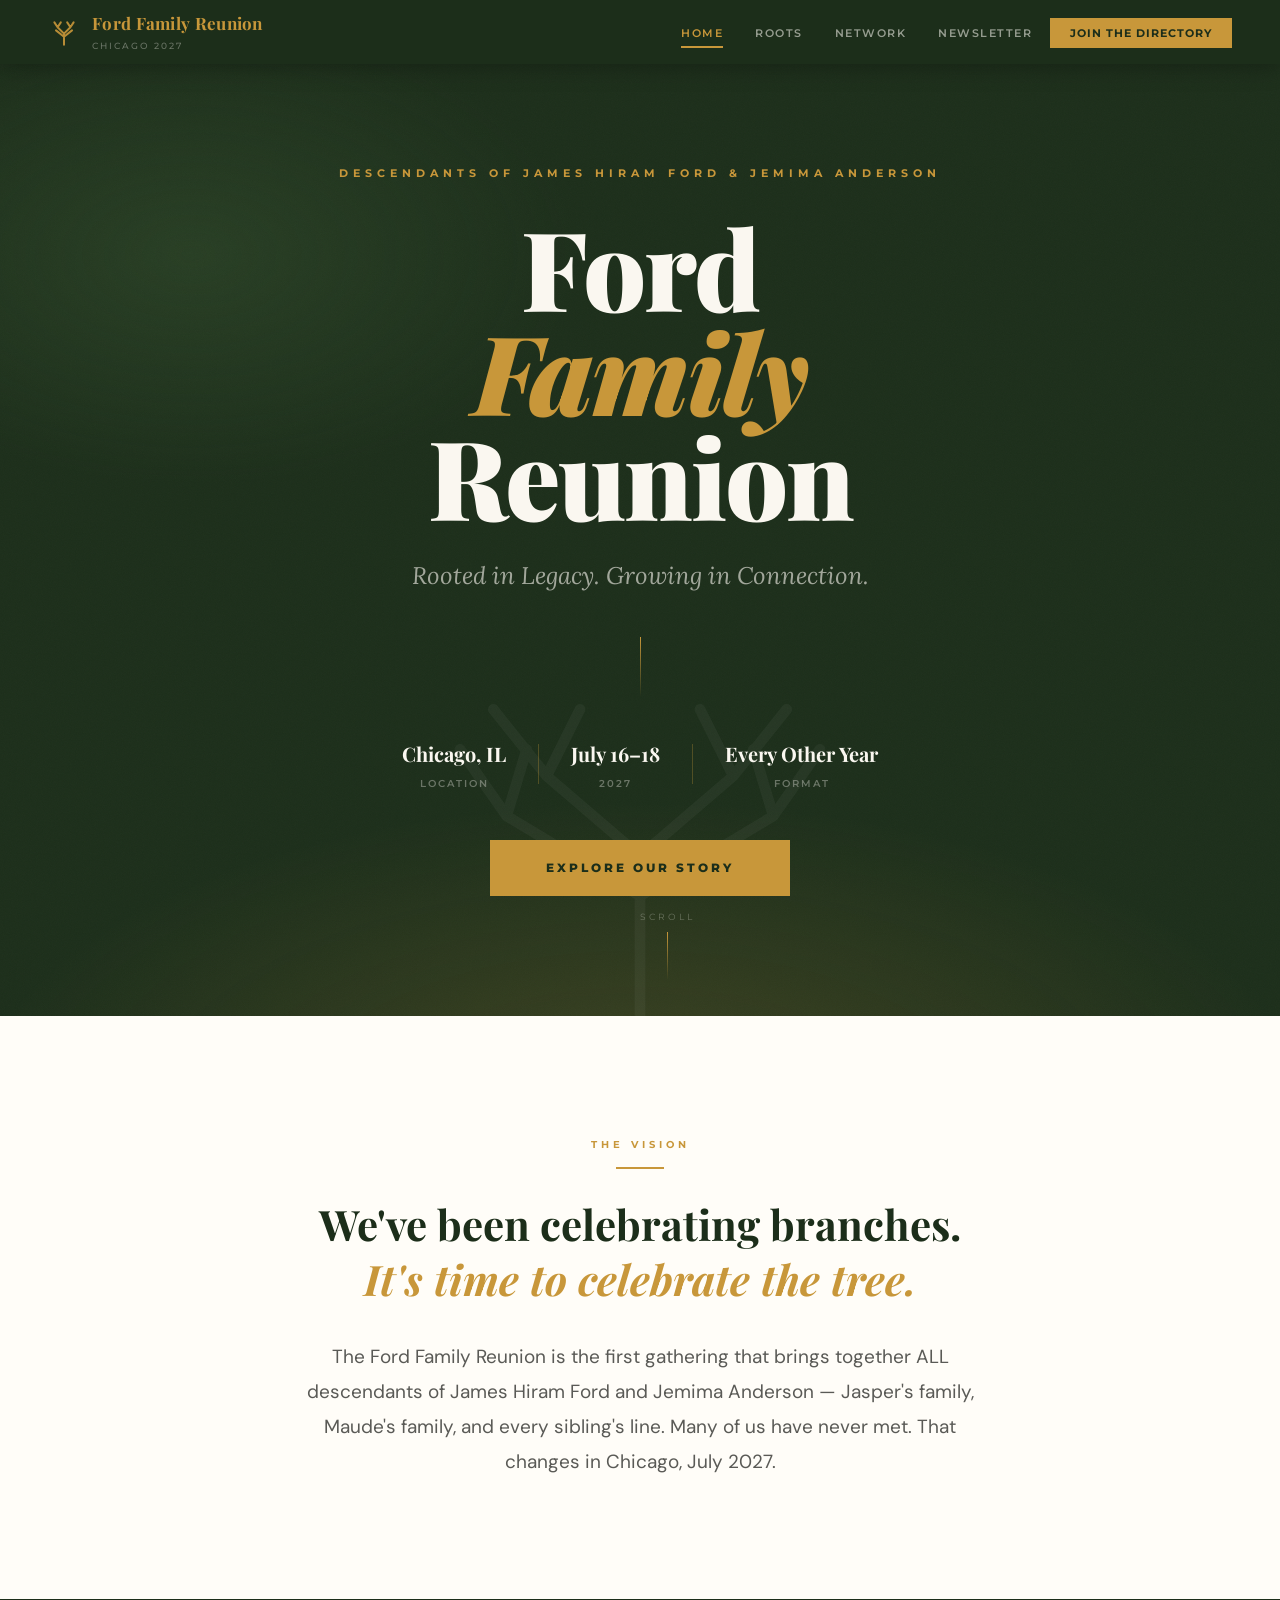
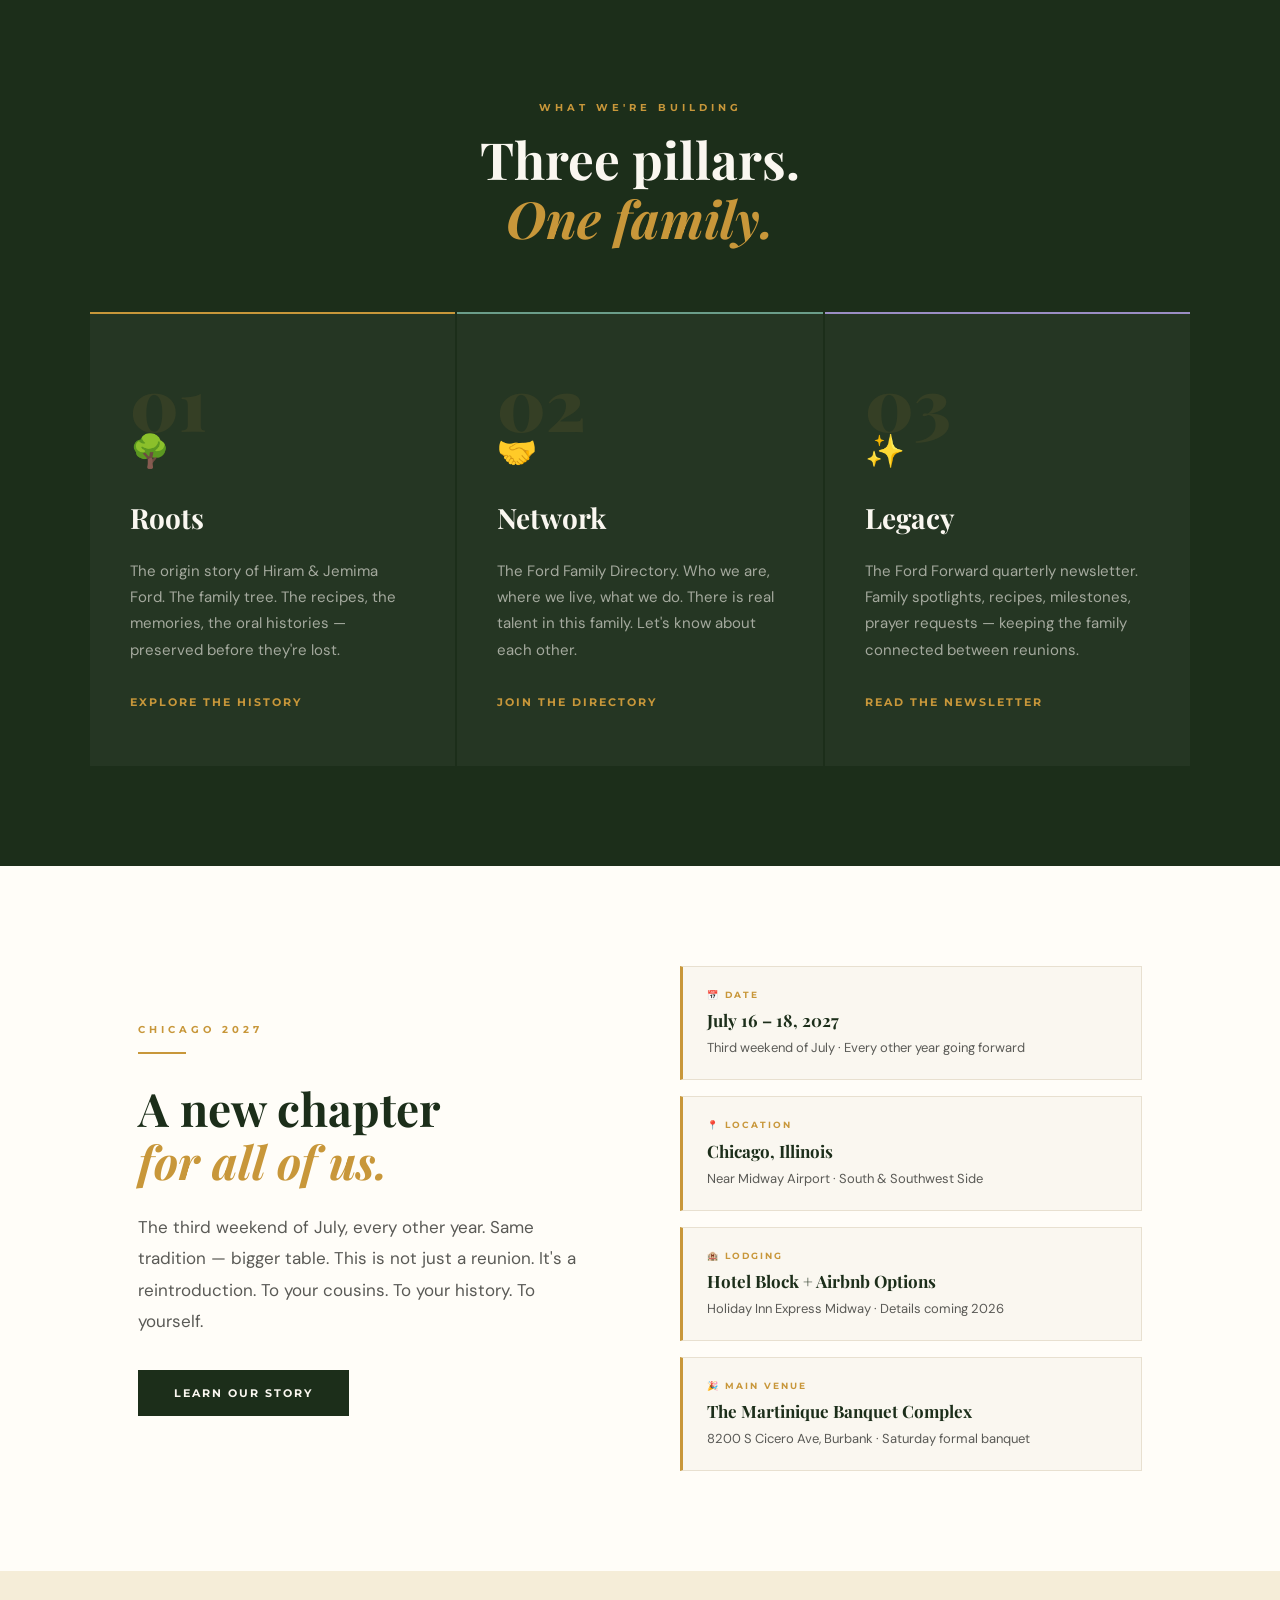
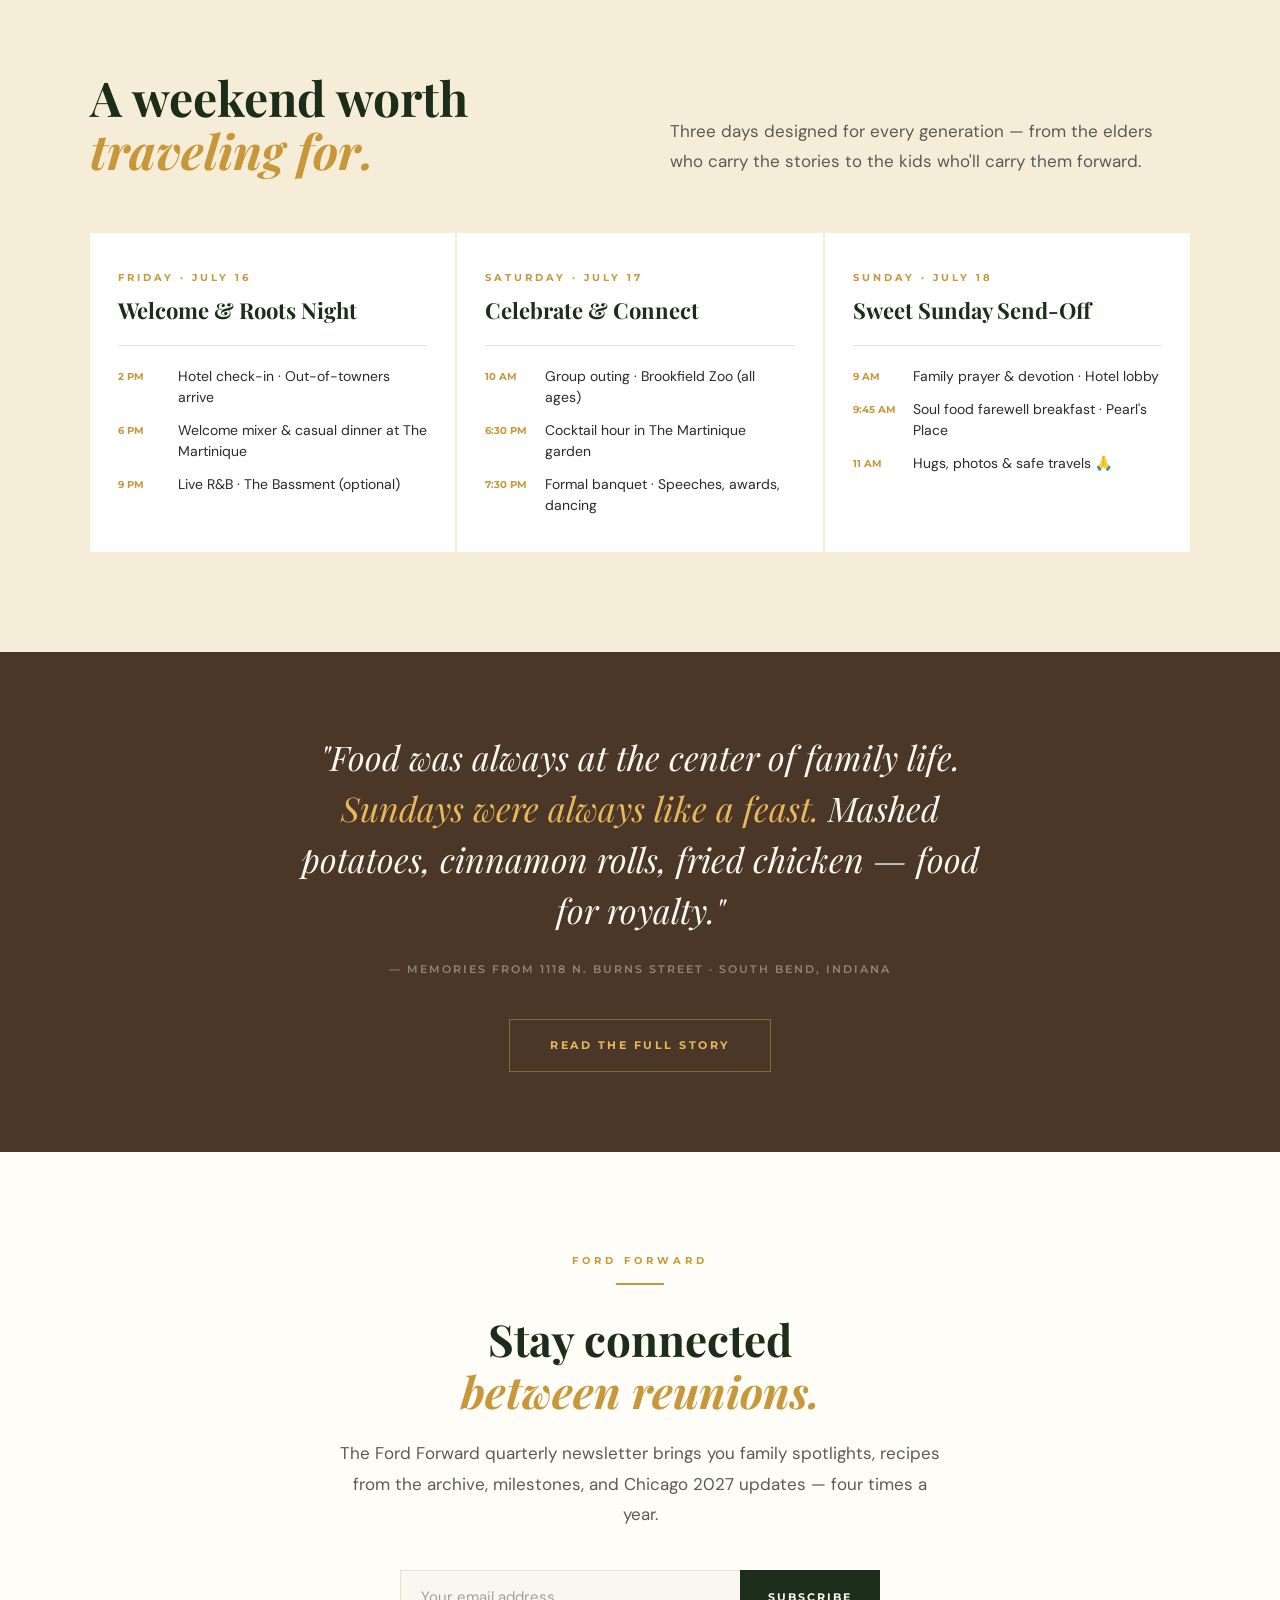
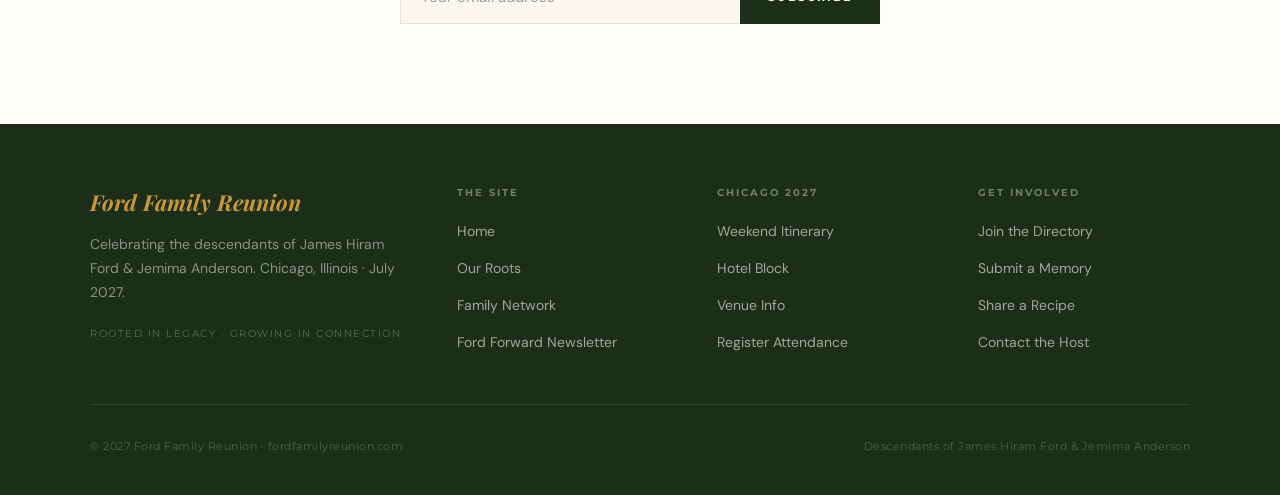
==== index.html @ d23d4dab "Add files via upload" ====
<!DOCTYPE html>
<html lang="en">
<head>
<meta charset="UTF-8">
<meta name="viewport" content="width=device-width, initial-scale=1.0">
<title>Ford Family Reunion — Chicago 2027</title>
<link rel="stylesheet" href="shared.css">
<style>
  /* ── HERO ── */
  .hero {
    background: var(--forest);
    min-height: 100vh;
    display: flex;
    flex-direction: column;
    justify-content: center;
    align-items: center;
    text-align: center;
    padding: 100px 40px 120px;
    position: relative;
    overflow: hidden;
  }

  .hero-bg {
    position: absolute;
    inset: 0;
    background:
      radial-gradient(ellipse 80% 50% at 50% 110%, rgba(200,151,58,0.2) 0%, transparent 65%),
      radial-gradient(ellipse 50% 40% at 15% 20%, rgba(61,92,53,0.35) 0%, transparent 60%),
      radial-gradient(ellipse 40% 40% at 85% 15%, rgba(28,46,26,0.7) 0%, transparent 60%);
  }

  /* Subtle grain */
  .hero-grain {
    position: absolute;
    inset: 0;
    opacity: 0.03;
    background-image: url("data:image/svg+xml,%3Csvg viewBox='0 0 256 256' xmlns='http://www.w3.org/2000/svg'%3E%3Cfilter id='noise'%3E%3CfeTurbulence type='fractalNoise' baseFrequency='0.9' numOctaves='4' stitchTiles='stitch'/%3E%3C/filter%3E%3Crect width='100%25' height='100%25' filter='url(%23noise)'/%3E%3C/svg%3E");
    background-size: 200px;
  }

  .hero-tree {
    position: absolute;
    bottom: 0;
    left: 50%;
    transform: translateX(-50%);
    width: 600px;
    height: 400px;
    opacity: 0.04;
  }

  .hero-content { position: relative; z-index: 2; max-width: 860px; }

  .hero-eyebrow {
    font-family: 'Montserrat', sans-serif;
    font-size: 11px;
    font-weight: 700;
    letter-spacing: 5px;
    text-transform: uppercase;
    color: var(--gold);
    margin-bottom: 32px;
    opacity: 0;
    animation: fadeUp 0.8s ease forwards 0.3s;
  }

  .hero-title {
    font-family: 'Playfair Display', serif;
    font-size: clamp(56px, 9vw, 110px);
    font-weight: 900;
    color: var(--cream);
    line-height: 0.95;
    letter-spacing: -2px;
    opacity: 0;
    animation: fadeUp 0.9s ease forwards 0.5s;
  }

  .hero-title .gold { color: var(--gold); }
  .hero-title .italic { font-style: italic; }

  .hero-tagline {
    font-family: 'Lora', serif;
    font-size: clamp(18px, 2.5vw, 24px);
    font-style: italic;
    color: rgba(250,247,240,0.6);
    margin-top: 28px;
    opacity: 0;
    animation: fadeUp 0.8s ease forwards 0.7s;
  }

  .hero-divider {
    width: 1px;
    height: 60px;
    background: linear-gradient(to bottom, var(--gold), transparent);
    margin: 40px auto;
    opacity: 0;
    animation: fadeUp 0.8s ease forwards 0.9s;
  }

  .hero-details {
    display: flex;
    align-items: center;
    justify-content: center;
    gap: 32px;
    opacity: 0;
    animation: fadeUp 0.8s ease forwards 1.0s;
  }

  .hero-detail {
    text-align: center;
  }

  .hero-detail-val {
    font-family: 'Playfair Display', serif;
    font-size: 20px;
    font-weight: 700;
    color: var(--cream);
  }

  .hero-detail-label {
    font-family: 'Montserrat', sans-serif;
    font-size: 10px;
    font-weight: 600;
    letter-spacing: 2px;
    text-transform: uppercase;
    color: rgba(250,247,240,0.35);
    margin-top: 4px;
  }

  .hero-detail-sep {
    width: 1px;
    height: 40px;
    background: rgba(200,151,58,0.3);
  }

  .hero-cta {
    display: inline-block;
    margin-top: 48px;
    padding: 18px 56px;
    background: var(--gold);
    color: var(--forest);
    font-family: 'Montserrat', sans-serif;
    font-size: 12px;
    font-weight: 800;
    letter-spacing: 3px;
    text-transform: uppercase;
    text-decoration: none;
    transition: background 0.2s, transform 0.15s;
    opacity: 0;
    animation: fadeUp 0.8s ease forwards 1.1s;
  }

  .hero-cta:hover {
    background: var(--gold-light);
    transform: translateY(-3px);
  }

  .scroll-indicator {
    position: absolute;
    bottom: 36px;
    left: 50%;
    transform: translateX(-50%);
    display: flex;
    flex-direction: column;
    align-items: center;
    gap: 8px;
    opacity: 0;
    animation: fadeUp 0.8s ease forwards 1.3s;
  }

  .scroll-indicator span {
    font-family: 'Montserrat', sans-serif;
    font-size: 9px;
    letter-spacing: 3px;
    text-transform: uppercase;
    color: rgba(250,247,240,0.3);
  }

  .scroll-line {
    width: 1px;
    height: 48px;
    background: linear-gradient(to bottom, var(--gold), transparent);
    animation: scrollBounce 2s ease-in-out infinite 1.5s;
  }

  /* ── STATEMENT ── */
  .statement {
    padding: 120px 48px;
    max-width: 820px;
    margin: 0 auto;
    text-align: center;
  }

  .statement-text {
    font-family: 'Playfair Display', serif;
    font-size: clamp(26px, 4vw, 42px);
    font-weight: 700;
    color: var(--forest);
    line-height: 1.3;
    margin-bottom: 32px;
  }

  .statement-text em { color: var(--gold); font-style: italic; }

  .statement-body {
    font-size: 19px;
    line-height: 1.85;
    color: var(--mid);
    max-width: 680px;
    margin: 0 auto;
  }

  /* ── THREE PILLARS ── */
  .pillars {
    background: var(--forest);
    padding: 100px 48px;
  }

  .pillars-inner { max-width: 1100px; margin: 0 auto; }

  .pillars-header {
    text-align: center;
    margin-bottom: 64px;
  }

  .pillars-title {
    font-family: 'Playfair Display', serif;
    font-size: clamp(32px, 4vw, 52px);
    font-weight: 700;
    color: var(--cream);
    line-height: 1.15;
  }

  .pillars-title em { color: var(--gold); font-style: italic; }

  .pillars-grid {
    display: grid;
    grid-template-columns: repeat(3, 1fr);
    gap: 2px;
  }

  .pillar-card {
    background: rgba(255,255,255,0.04);
    padding: 52px 40px;
    text-decoration: none;
    display: block;
    transition: background 0.3s;
    border-top: 2px solid transparent;
    position: relative;
    overflow: hidden;
  }

  .pillar-card::after {
    content: '→';
    position: absolute;
    bottom: 28px;
    right: 32px;
    font-size: 20px;
    color: var(--gold);
    opacity: 0;
    transform: translateX(-8px);
    transition: all 0.3s;
  }

  .pillar-card:hover {
    background: rgba(255,255,255,0.08);
  }

  .pillar-card:hover::after {
    opacity: 1;
    transform: translateX(0);
  }

  .pillar-card.roots { border-top-color: var(--gold); }
  .pillar-card.network { border-top-color: #6B9E8A; }
  .pillar-card.legacy { border-top-color: #9B8EC4; }

  .pillar-num {
    font-family: 'Playfair Display', serif;
    font-size: 72px;
    font-weight: 900;
    color: rgba(200,151,58,0.1);
    line-height: 1;
    margin-bottom: -14px;
  }

  .pillar-icon {
    font-size: 32px;
    margin-bottom: 16px;
    display: block;
  }

  .pillar-name {
    font-family: 'Playfair Display', serif;
    font-size: 28px;
    font-weight: 700;
    color: var(--cream);
    margin-bottom: 16px;
  }

  .pillar-desc {
    font-size: 15px;
    line-height: 1.75;
    color: rgba(250,247,240,0.6);
    margin-bottom: 24px;
  }

  .pillar-link {
    font-family: 'Montserrat', sans-serif;
    font-size: 11px;
    font-weight: 700;
    letter-spacing: 2px;
    text-transform: uppercase;
    color: var(--gold);
  }

  /* ── REUNION INFO ── */
  .reunion-section {
    padding: 100px 48px;
    max-width: 1100px;
    margin: 0 auto;
    display: grid;
    grid-template-columns: 1fr 1fr;
    gap: 80px;
    align-items: center;
  }

  .reunion-text {}

  .reunion-title {
    font-family: 'Playfair Display', serif;
    font-size: clamp(32px, 4vw, 48px);
    font-weight: 700;
    color: var(--forest);
    line-height: 1.15;
    margin-bottom: 28px;
  }

  .reunion-title em { color: var(--gold); font-style: italic; }

  .reunion-body {
    font-size: 17px;
    line-height: 1.85;
    color: var(--mid);
    margin-bottom: 20px;
  }

  .reunion-info-cards {
    display: flex;
    flex-direction: column;
    gap: 16px;
  }

  .info-card {
    background: var(--cream);
    border: 1px solid var(--light-border);
    border-left: 3px solid var(--gold);
    padding: 20px 24px;
  }

  .info-card-label {
    font-family: 'Montserrat', sans-serif;
    font-size: 9px;
    font-weight: 700;
    letter-spacing: 2px;
    text-transform: uppercase;
    color: var(--gold);
    margin-bottom: 4px;
  }

  .info-card-value {
    font-family: 'Playfair Display', serif;
    font-size: 17px;
    font-weight: 700;
    color: var(--forest);
  }

  .info-card-detail {
    font-size: 13px;
    color: var(--mid);
    margin-top: 2px;
  }

  /* ── WEEKEND PREVIEW ── */
  .weekend {
    background: var(--parchment);
    padding: 100px 48px;
  }

  .weekend-inner { max-width: 1100px; margin: 0 auto; }

  .weekend-header {
    display: grid;
    grid-template-columns: 1fr 1fr;
    gap: 60px;
    align-items: end;
    margin-bottom: 56px;
  }

  .weekend-title {
    font-family: 'Playfair Display', serif;
    font-size: clamp(30px, 4vw, 48px);
    font-weight: 700;
    color: var(--forest);
    line-height: 1.1;
  }

  .weekend-title em { color: var(--gold); font-style: italic; }

  .weekend-intro {
    font-size: 17px;
    color: var(--mid);
    line-height: 1.8;
    padding-top: 12px;
  }

  .days-grid {
    display: grid;
    grid-template-columns: repeat(3, 1fr);
    gap: 2px;
  }

  .day-card {
    background: white;
    padding: 36px 28px;
  }

  .day-label {
    font-family: 'Montserrat', sans-serif;
    font-size: 10px;
    font-weight: 700;
    letter-spacing: 3px;
    text-transform: uppercase;
    color: var(--gold);
    margin-bottom: 6px;
  }

  .day-name {
    font-family: 'Playfair Display', serif;
    font-size: 22px;
    font-weight: 700;
    color: var(--forest);
    margin-bottom: 20px;
    padding-bottom: 16px;
    border-bottom: 1px solid var(--light-border);
  }

  .day-events {
    list-style: none;
    display: flex;
    flex-direction: column;
    gap: 12px;
  }

  .day-event {
    display: flex;
    gap: 12px;
    align-items: flex-start;
  }

  .day-event-time {
    font-family: 'Montserrat', sans-serif;
    font-size: 10px;
    font-weight: 700;
    color: var(--gold);
    white-space: nowrap;
    padding-top: 2px;
    min-width: 48px;
  }

  .day-event-name {
    font-size: 14px;
    color: var(--charcoal);
    line-height: 1.5;
  }

  /* ── FAMILY HISTORY TEASER ── */
  .history-teaser {
    background: var(--bark);
    padding: 80px 48px;
    text-align: center;
  }

  .history-teaser-inner { max-width: 700px; margin: 0 auto; }

  .history-quote {
    font-family: 'Playfair Display', serif;
    font-size: clamp(22px, 3vw, 34px);
    font-weight: 400;
    font-style: italic;
    color: var(--cream);
    line-height: 1.5;
    margin-bottom: 24px;
  }

  .history-quote span { color: var(--gold-light); }

  .history-attr {
    font-family: 'Montserrat', sans-serif;
    font-size: 11px;
    font-weight: 600;
    letter-spacing: 2px;
    text-transform: uppercase;
    color: rgba(250,247,240,0.4);
    margin-bottom: 40px;
  }

  .history-cta {
    display: inline-block;
    padding: 16px 40px;
    border: 1.5px solid rgba(200,151,58,0.5);
    color: var(--gold-light);
    font-family: 'Montserrat', sans-serif;
    font-size: 11px;
    font-weight: 700;
    letter-spacing: 2.5px;
    text-transform: uppercase;
    text-decoration: none;
    transition: all 0.2s;
  }

  .history-cta:hover {
    background: var(--gold);
    border-color: var(--gold);
    color: var(--forest);
  }

  /* ── NEWSLETTER SIGNUP ── */
  .newsletter-signup {
    padding: 100px 48px;
    max-width: 700px;
    margin: 0 auto;
    text-align: center;
  }

  .signup-title {
    font-family: 'Playfair Display', serif;
    font-size: clamp(28px, 4vw, 44px);
    font-weight: 700;
    color: var(--forest);
    line-height: 1.2;
    margin-bottom: 20px;
  }

  .signup-title em { color: var(--gold); font-style: italic; }

  .signup-body {
    font-size: 17px;
    color: var(--mid);
    line-height: 1.8;
    margin-bottom: 40px;
  }

  .signup-form {
    display: flex;
    gap: 0;
    max-width: 480px;
    margin: 0 auto;
  }

  .signup-input {
    flex: 1;
    padding: 16px 20px;
    border: 1.5px solid var(--light-border);
    border-right: none;
    font-family: 'DM Sans', sans-serif;
    font-size: 15px;
    color: var(--charcoal);
    background: var(--cream);
    outline: none;
    transition: border-color 0.2s;
  }

  .signup-input:focus { border-color: var(--gold); }
  .signup-input::placeholder { color: #A0A09A; }

  .signup-btn {
    padding: 16px 28px;
    background: var(--forest);
    color: var(--cream);
    font-family: 'Montserrat', sans-serif;
    font-size: 11px;
    font-weight: 700;
    letter-spacing: 2px;
    text-transform: uppercase;
    border: none;
    cursor: pointer;
    white-space: nowrap;
    transition: background 0.2s;
  }

  .signup-btn:hover { background: var(--gold); color: var(--forest); }

  /* ── ANIMATIONS ── */
  @keyframes fadeUp {
    from { opacity: 0; transform: translateY(20px); }
    to { opacity: 1; transform: translateY(0); }
  }

  @keyframes scrollBounce {
    0%, 100% { opacity: 0.3; transform: scaleY(0.8); }
    50% { opacity: 1; transform: scaleY(1); }
  }

  /* ── RESPONSIVE ── */
  @media (max-width: 900px) {
    .pillars-grid { grid-template-columns: 1fr; gap: 2px; }
    .reunion-section { grid-template-columns: 1fr; gap: 48px; padding: 60px 24px; }
    .weekend-header { grid-template-columns: 1fr; gap: 20px; }
    .days-grid { grid-template-columns: 1fr; }
    .statement { padding: 80px 24px; }
    .pillars { padding: 80px 24px; }
    .weekend { padding: 80px 24px; }
    .history-teaser { padding: 60px 24px; }
    .newsletter-signup { padding: 80px 24px; }
    .signup-form { flex-direction: column; }
    .signup-input { border-right: 1.5px solid var(--light-border); border-bottom: none; }
  }
</style>
</head>
<body>

<!-- NAV -->
<nav class="site-nav">
  <a href="index.html" class="nav-brand">
    <svg class="nav-brand-tree" viewBox="0 0 40 40" fill="none" xmlns="http://www.w3.org/2000/svg">
      <path d="M20 36 L20 22 M20 22 L12 14 M20 22 L28 14 M20 26 L10 18 M20 26 L30 18 M12 14 L8 8 M12 14 L16 8 M28 14 L24 8 M28 14 L32 8" stroke="#C8973A" stroke-width="2.5" stroke-linecap="round"/>
    </svg>
    <div>
      <span class="nav-brand-text">Ford Family Reunion</span>
      <span class="nav-brand-sub">Chicago 2027</span>
    </div>
  </a>
  <ul class="nav-links">
    <li><a href="index.html" class="active">Home</a></li>
    <li><a href="roots.html">Roots</a></li>
    <li><a href="network.html">Network</a></li>
    <li><a href="newsletter.html">Newsletter</a></li>
    <li><a href="network.html" class="nav-cta">Join the Directory</a></li>
  </ul>
  <button class="nav-mobile-toggle" onclick="toggleMobileNav()">
    <span></span><span></span><span></span>
  </button>
</nav>

<!-- HERO -->
<section class="hero">
  <div class="hero-bg"></div>
  <div class="hero-grain"></div>
  <svg class="hero-tree" viewBox="0 0 400 300" xmlns="http://www.w3.org/2000/svg">
    <path d="M200 300 L200 180 M200 180 L130 120 M200 180 L270 120 M200 210 L100 150 M200 210 L300 150 M130 120 L90 70 M130 120 L155 70 M270 120 L245 70 M270 120 L310 70 M100 150 L65 100 M100 150 L115 100 M300 150 L285 100 M300 150 L335 100" stroke="white" stroke-width="8" fill="none" stroke-linecap="round"/>
  </svg>
  <div class="hero-content">
    <p class="hero-eyebrow">Descendants of James Hiram Ford & Jemima Anderson</p>
    <h1 class="hero-title">
      Ford<br>
      <span class="gold italic">Family</span><br>
      Reunion
    </h1>
    <p class="hero-tagline">Rooted in Legacy. Growing in Connection.</p>
    <div class="hero-divider"></div>
    <div class="hero-details">
      <div class="hero-detail">
        <div class="hero-detail-val">Chicago, IL</div>
        <div class="hero-detail-label">Location</div>
      </div>
      <div class="hero-detail-sep"></div>
      <div class="hero-detail">
        <div class="hero-detail-val">July 16–18</div>
        <div class="hero-detail-label">2027</div>
      </div>
      <div class="hero-detail-sep"></div>
      <div class="hero-detail">
        <div class="hero-detail-val">Every Other Year</div>
        <div class="hero-detail-label">Format</div>
      </div>
    </div>
    <a href="roots.html" class="hero-cta">Explore Our Story</a>
  </div>
  <div class="scroll-indicator">
    <span>Scroll</span>
    <div class="scroll-line"></div>
  </div>
</section>

<!-- STATEMENT -->
<section class="statement">
  <div class="reveal">
    <p class="section-label" style="text-align:center; display:block;">The Vision</p>
    <div class="gold-rule center"></div>
    <h2 class="statement-text">We've been celebrating branches.<br><em>It's time to celebrate the tree.</em></h2>
    <p class="statement-body">The Ford Family Reunion is the first gathering that brings together ALL descendants of James Hiram Ford and Jemima Anderson — Jasper's family, Maude's family, and every sibling's line. Many of us have never met. That changes in Chicago, July 2027.</p>
  </div>
</section>

<!-- THREE PILLARS -->
<section class="pillars">
  <div class="pillars-inner">
    <div class="pillars-header reveal">
      <span class="section-label" style="display:block; text-align:center;">What We're Building</span>
      <h2 class="pillars-title">Three pillars.<br><em>One family.</em></h2>
    </div>
    <div class="pillars-grid">
      <a href="roots.html" class="pillar-card roots reveal reveal-d1">
        <div class="pillar-num">01</div>
        <span class="pillar-icon">🌳</span>
        <h3 class="pillar-name">Roots</h3>
        <p class="pillar-desc">The origin story of Hiram & Jemima Ford. The family tree. The recipes, the memories, the oral histories — preserved before they're lost.</p>
        <span class="pillar-link">Explore the History</span>
      </a>
      <a href="network.html" class="pillar-card network reveal reveal-d2">
        <div class="pillar-num">02</div>
        <span class="pillar-icon">🤝</span>
        <h3 class="pillar-name">Network</h3>
        <p class="pillar-desc">The Ford Family Directory. Who we are, where we live, what we do. There is real talent in this family. Let's know about each other.</p>
        <span class="pillar-link">Join the Directory</span>
      </a>
      <a href="newsletter.html" class="pillar-card legacy reveal reveal-d3">
        <div class="pillar-num">03</div>
        <span class="pillar-icon">✨</span>
        <h3 class="pillar-name">Legacy</h3>
        <p class="pillar-desc">The Ford Forward quarterly newsletter. Family spotlights, recipes, milestones, prayer requests — keeping the family connected between reunions.</p>
        <span class="pillar-link">Read the Newsletter</span>
      </a>
    </div>
  </div>
</section>

<!-- REUNION INFO -->
<section style="padding: 100px 48px; max-width: 1100px; margin: 0 auto; display: grid; grid-template-columns: 1fr 1fr; gap: 80px; align-items: center;">
  <div class="reveal">
    <span class="section-label">Chicago 2027</span>
    <div class="gold-rule"></div>
    <h2 style="font-family: 'Playfair Display', serif; font-size: clamp(30px, 4vw, 46px); font-weight: 700; color: var(--forest); line-height: 1.15; margin-bottom: 24px;">A new chapter<br><em style="color: var(--gold); font-style: italic;">for all of us.</em></h2>
    <p style="font-size: 17px; line-height: 1.85; color: var(--mid); margin-bottom: 20px;">The third weekend of July, every other year. Same tradition — bigger table. This is not just a reunion. It's a reintroduction. To your cousins. To your history. To yourself.</p>
    <a href="roots.html" style="display:inline-block; margin-top:12px; padding: 14px 36px; background: var(--forest); color: var(--cream); font-family: 'Montserrat', sans-serif; font-size: 11px; font-weight: 700; letter-spacing: 2px; text-transform: uppercase; text-decoration: none; transition: background 0.2s;" onmouseover="this.style.background='var(--gold)'; this.style.color='var(--forest)'" onmouseout="this.style.background='var(--forest)'; this.style.color='var(--cream)'">Learn Our Story</a>
  </div>
  <div style="display: flex; flex-direction: column; gap: 16px;" class="reveal reveal-d2">
    <div class="info-card">
      <div class="info-card-label">📅 Date</div>
      <div class="info-card-value">July 16 – 18, 2027</div>
      <div class="info-card-detail">Third weekend of July · Every other year going forward</div>
    </div>
    <div class="info-card">
      <div class="info-card-label">📍 Location</div>
      <div class="info-card-value">Chicago, Illinois</div>
      <div class="info-card-detail">Near Midway Airport · South & Southwest Side</div>
    </div>
    <div class="info-card">
      <div class="info-card-label">🏨 Lodging</div>
      <div class="info-card-value">Hotel Block + Airbnb Options</div>
      <div class="info-card-detail">Holiday Inn Express Midway · Details coming 2026</div>
    </div>
    <div class="info-card">
      <div class="info-card-label">🎉 Main Venue</div>
      <div class="info-card-value">The Martinique Banquet Complex</div>
      <div class="info-card-detail">8200 S Cicero Ave, Burbank · Saturday formal banquet</div>
    </div>
  </div>
</section>

<!-- WEEKEND PREVIEW -->
<section class="weekend">
  <div class="weekend-inner">
    <div class="weekend-header reveal">
      <h2 class="weekend-title">A weekend worth<br><em>traveling for.</em></h2>
      <p class="weekend-intro">Three days designed for every generation — from the elders who carry the stories to the kids who'll carry them forward.</p>
    </div>
    <div class="days-grid">
      <div class="day-card reveal reveal-d1">
        <div class="day-label">Friday · July 16</div>
        <div class="day-name">Welcome & Roots Night</div>
        <ul class="day-events">
          <li class="day-event"><span class="day-event-time">2 PM</span><span class="day-event-name">Hotel check-in · Out-of-towners arrive</span></li>
          <li class="day-event"><span class="day-event-time">6 PM</span><span class="day-event-name">Welcome mixer & casual dinner at The Martinique</span></li>
          <li class="day-event"><span class="day-event-time">9 PM</span><span class="day-event-name">Live R&B · The Bassment (optional)</span></li>
        </ul>
      </div>
      <div class="day-card reveal reveal-d2">
        <div class="day-label">Saturday · July 17</div>
        <div class="day-name">Celebrate & Connect</div>
        <ul class="day-events">
          <li class="day-event"><span class="day-event-time">10 AM</span><span class="day-event-name">Group outing · Brookfield Zoo (all ages)</span></li>
          <li class="day-event"><span class="day-event-time">6:30 PM</span><span class="day-event-name">Cocktail hour in The Martinique garden</span></li>
          <li class="day-event"><span class="day-event-time">7:30 PM</span><span class="day-event-name">Formal banquet · Speeches, awards, dancing</span></li>
        </ul>
      </div>
      <div class="day-card reveal reveal-d3">
        <div class="day-label">Sunday · July 18</div>
        <div class="day-name">Sweet Sunday Send-Off</div>
        <ul class="day-events">
          <li class="day-event"><span class="day-event-time">9 AM</span><span class="day-event-name">Family prayer & devotion · Hotel lobby</span></li>
          <li class="day-event"><span class="day-event-time">9:45 AM</span><span class="day-event-name">Soul food farewell breakfast · Pearl's Place</span></li>
          <li class="day-event"><span class="day-event-time">11 AM</span><span class="day-event-name">Hugs, photos & safe travels 🙏</span></li>
        </ul>
      </div>
    </div>
  </div>
</section>

<!-- FAMILY HISTORY QUOTE TEASER -->
<section class="history-teaser">
  <div class="history-teaser-inner reveal">
    <p class="history-quote">"Food was always at the center of family life. <span>Sundays were always like a feast.</span> Mashed potatoes, cinnamon rolls, fried chicken — food for royalty."</p>
    <p class="history-attr">— Memories from 1118 N. Burns Street · South Bend, Indiana</p>
    <a href="roots.html" class="history-cta">Read the Full Story</a>
  </div>
</section>

<!-- NEWSLETTER SIGNUP -->
<section class="newsletter-signup">
  <div class="reveal">
    <span class="section-label" style="display:block; text-align:center;">Ford Forward</span>
    <div class="gold-rule center"></div>
    <h2 class="signup-title">Stay connected<br><em>between reunions.</em></h2>
    <p class="signup-body">The Ford Forward quarterly newsletter brings you family spotlights, recipes from the archive, milestones, and Chicago 2027 updates — four times a year.</p>
    <form class="signup-form" onsubmit="handleSignup(event)">
      <input type="email" class="signup-input" placeholder="Your email address" required>
      <button type="submit" class="signup-btn">Subscribe</button>
    </form>
  </div>
</section>

<!-- FOOTER -->
<footer class="site-footer">
  <div class="footer-grid">
    <div>
      <div class="footer-brand-name">Ford Family Reunion</div>
      <p class="footer-brand-desc">Celebrating the descendants of James Hiram Ford & Jemima Anderson. Chicago, Illinois · July 2027.</p>
      <p style="font-family: 'Montserrat', sans-serif; font-size: 10px; letter-spacing: 1.5px; text-transform: uppercase; color: rgba(250,247,240,0.3);">Rooted in Legacy · Growing in Connection</p>
    </div>
    <div>
      <p class="footer-col-title">The Site</p>
      <ul class="footer-links">
        <li><a href="index.html">Home</a></li>
        <li><a href="roots.html">Our Roots</a></li>
        <li><a href="network.html">Family Network</a></li>
        <li><a href="newsletter.html">Ford Forward Newsletter</a></li>
      </ul>
    </div>
    <div>
      <p class="footer-col-title">Chicago 2027</p>
      <ul class="footer-links">
        <li><a href="#">Weekend Itinerary</a></li>
        <li><a href="#">Hotel Block</a></li>
        <li><a href="#">Venue Info</a></li>
        <li><a href="#">Register Attendance</a></li>
      </ul>
    </div>
    <div>
      <p class="footer-col-title">Get Involved</p>
      <ul class="footer-links">
        <li><a href="network.html">Join the Directory</a></li>
        <li><a href="roots.html">Submit a Memory</a></li>
        <li><a href="roots.html">Share a Recipe</a></li>
        <li><a href="#">Contact the Host</a></li>
      </ul>
    </div>
  </div>
  <div class="footer-bottom">
    <span class="footer-copy">© 2027 Ford Family Reunion · fordfamilyreunion.com</span>
    <span class="footer-copy">Descendants of James Hiram Ford & Jemima Anderson</span>
  </div>
</footer>

<script>
  // Scroll reveal
  const reveals = document.querySelectorAll('.reveal');
  const obs = new IntersectionObserver(entries => {
    entries.forEach(e => { if (e.isIntersecting) e.target.classList.add('visible'); });
  }, { threshold: 0.08, rootMargin: '0px 0px -40px 0px' });
  reveals.forEach(el => obs.observe(el));

  function handleSignup(e) {
    e.preventDefault();
    const btn = e.target.querySelector('.signup-btn');
    btn.textContent = '✓ Subscribed!';
    btn.style.background = 'var(--gold)';
    btn.style.color = 'var(--forest)';
    setTimeout(() => { btn.textContent = 'Subscribe'; btn.style.background = ''; btn.style.color = ''; e.target.reset(); }, 3000);
  }

  function toggleMobileNav() {
    const links = document.querySelector('.nav-links');
    if (links.style.display === 'flex') {
      links.style.display = 'none';
    } else {
      links.style.display = 'flex';
      links.style.flexDirection = 'column';
      links.style.position = 'fixed';
      links.style.top = '64px';
      links.style.left = '0';
      links.style.right = '0';
      links.style.background = 'var(--forest)';
      links.style.padding = '24px';
      links.style.gap = '16px';
      links.style.zIndex = '99';
    }
  }
</script>
</body>
</html>
---- shared.css ----
/* ============================================
   FORD FAMILY REUNION — SHARED STYLES
   fordfamilyreunion.com
   ============================================ */

@import url('https://fonts.googleapis.com/css2?family=Playfair+Display:ital,wght@0,400;0,700;0,900;1,400;1,700&family=Lora:ital,wght@0,400;0,500;1,400;1,500&family=DM+Sans:wght@300;400;500;600&family=Montserrat:wght@300;400;500;600;700;800&display=swap');

:root {
  --forest: #1C2E1A;
  --forest-mid: #243C22;
  --gold: #C8973A;
  --gold-light: #E8B85A;
  --gold-pale: rgba(200,151,58,0.12);
  --cream: #FAF7F0;
  --warm-white: #FFFDF8;
  --parchment: #F5EDD8;
  --charcoal: #2A2A28;
  --mid: #5A5A56;
  --light-border: #E8E0D0;
  --sage: #6B7C5C;
  --bark: #4A3728;
  --navy: #0F1E35;
}

* { margin: 0; padding: 0; box-sizing: border-box; }

body {
  background: var(--warm-white);
  color: var(--charcoal);
  font-family: 'DM Sans', sans-serif;
  font-size: 16px;
  line-height: 1.7;
  overflow-x: hidden;
}

/* ── NAVIGATION ── */
.site-nav {
  background: var(--forest);
  padding: 0 48px;
  display: flex;
  align-items: center;
  justify-content: space-between;
  height: 64px;
  position: sticky;
  top: 0;
  z-index: 100;
  box-shadow: 0 2px 24px rgba(0,0,0,0.3);
}

.nav-brand {
  display: flex;
  align-items: center;
  gap: 12px;
  text-decoration: none;
}

.nav-brand-tree {
  width: 32px;
  height: 32px;
  opacity: 0.9;
}

.nav-brand-text {
  font-family: 'Playfair Display', serif;
  font-size: 17px;
  font-weight: 700;
  color: var(--gold);
  letter-spacing: 0.3px;
  line-height: 1.1;
}

.nav-brand-sub {
  font-family: 'Montserrat', sans-serif;
  font-size: 9px;
  font-weight: 500;
  letter-spacing: 2px;
  text-transform: uppercase;
  color: rgba(250,247,240,0.35);
  display: block;
}

.nav-links {
  display: flex;
  align-items: center;
  gap: 4px;
  list-style: none;
}

.nav-links a {
  font-family: 'Montserrat', sans-serif;
  font-size: 11px;
  font-weight: 600;
  letter-spacing: 1.5px;
  text-transform: uppercase;
  color: rgba(250,247,240,0.55);
  text-decoration: none;
  padding: 8px 14px;
  transition: color 0.2s;
  position: relative;
}

.nav-links a:hover { color: rgba(250,247,240,0.9); }

.nav-links a.active {
  color: var(--gold);
}

.nav-links a.active::after {
  content: '';
  position: absolute;
  bottom: 0; left: 14px; right: 14px;
  height: 2px;
  background: var(--gold);
}

.nav-cta {
  background: var(--gold) !important;
  color: var(--forest) !important;
  padding: 8px 20px !important;
  font-weight: 700 !important;
  letter-spacing: 1px !important;
  transition: background 0.2s !important;
}

.nav-cta:hover { background: var(--gold-light) !important; }
.nav-cta::after { display: none !important; }

.nav-mobile-toggle {
  display: none;
  background: none;
  border: none;
  cursor: pointer;
  flex-direction: column;
  gap: 5px;
  padding: 4px;
}

.nav-mobile-toggle span {
  display: block;
  width: 22px;
  height: 2px;
  background: rgba(250,247,240,0.7);
  transition: all 0.2s;
}

/* ── SHARED UTILITIES ── */
.section-label {
  font-family: 'Montserrat', sans-serif;
  font-size: 10px;
  font-weight: 700;
  letter-spacing: 4px;
  text-transform: uppercase;
  color: var(--gold);
  margin-bottom: 14px;
  display: block;
}

.gold-rule {
  width: 48px;
  height: 2px;
  background: var(--gold);
  margin: 0 0 28px;
}

.gold-rule.center { margin: 0 auto 28px; }

.reveal {
  opacity: 0;
  transform: translateY(24px);
  transition: opacity 0.7s ease, transform 0.7s ease;
}

.reveal.visible { opacity: 1; transform: none; }
.reveal-d1 { transition-delay: 0.1s; }
.reveal-d2 { transition-delay: 0.2s; }
.reveal-d3 { transition-delay: 0.3s; }
.reveal-d4 { transition-delay: 0.4s; }

/* ── SITE FOOTER ── */
.site-footer {
  background: var(--forest);
  padding: 60px 48px 40px;
}

.footer-grid {
  max-width: 1100px;
  margin: 0 auto;
  display: grid;
  grid-template-columns: 1.5fr 1fr 1fr 1fr;
  gap: 48px;
  padding-bottom: 48px;
  border-bottom: 1px solid rgba(250,247,240,0.1);
  margin-bottom: 32px;
}

.footer-brand-name {
  font-family: 'Playfair Display', serif;
  font-size: 22px;
  font-weight: 700;
  font-style: italic;
  color: var(--gold);
  margin-bottom: 12px;
}

.footer-brand-desc {
  font-size: 14px;
  color: rgba(250,247,240,0.5);
  line-height: 1.7;
  margin-bottom: 20px;
}

.footer-col-title {
  font-family: 'Montserrat', sans-serif;
  font-size: 10px;
  font-weight: 700;
  letter-spacing: 2px;
  text-transform: uppercase;
  color: rgba(250,247,240,0.4);
  margin-bottom: 16px;
}

.footer-links {
  list-style: none;
  display: flex;
  flex-direction: column;
  gap: 10px;
}

.footer-links a {
  font-size: 14px;
  color: rgba(250,247,240,0.6);
  text-decoration: none;
  transition: color 0.2s;
}

.footer-links a:hover { color: var(--gold); }

.footer-bottom {
  max-width: 1100px;
  margin: 0 auto;
  display: flex;
  justify-content: space-between;
  align-items: center;
}

.footer-copy {
  font-family: 'Montserrat', sans-serif;
  font-size: 11px;
  color: rgba(250,247,240,0.25);
  letter-spacing: 0.5px;
}

/* ── RESPONSIVE NAV ── */
@media (max-width: 800px) {
  .site-nav { padding: 0 24px; }
  .nav-links { display: none; }
  .nav-mobile-toggle { display: flex; }
  .footer-grid { grid-template-columns: 1fr 1fr; gap: 32px; }
  .site-footer { padding: 40px 24px 32px; }
}

@media (max-width: 500px) {
  .footer-grid { grid-template-columns: 1fr; }
  .footer-bottom { flex-direction: column; gap: 8px; text-align: center; }
}
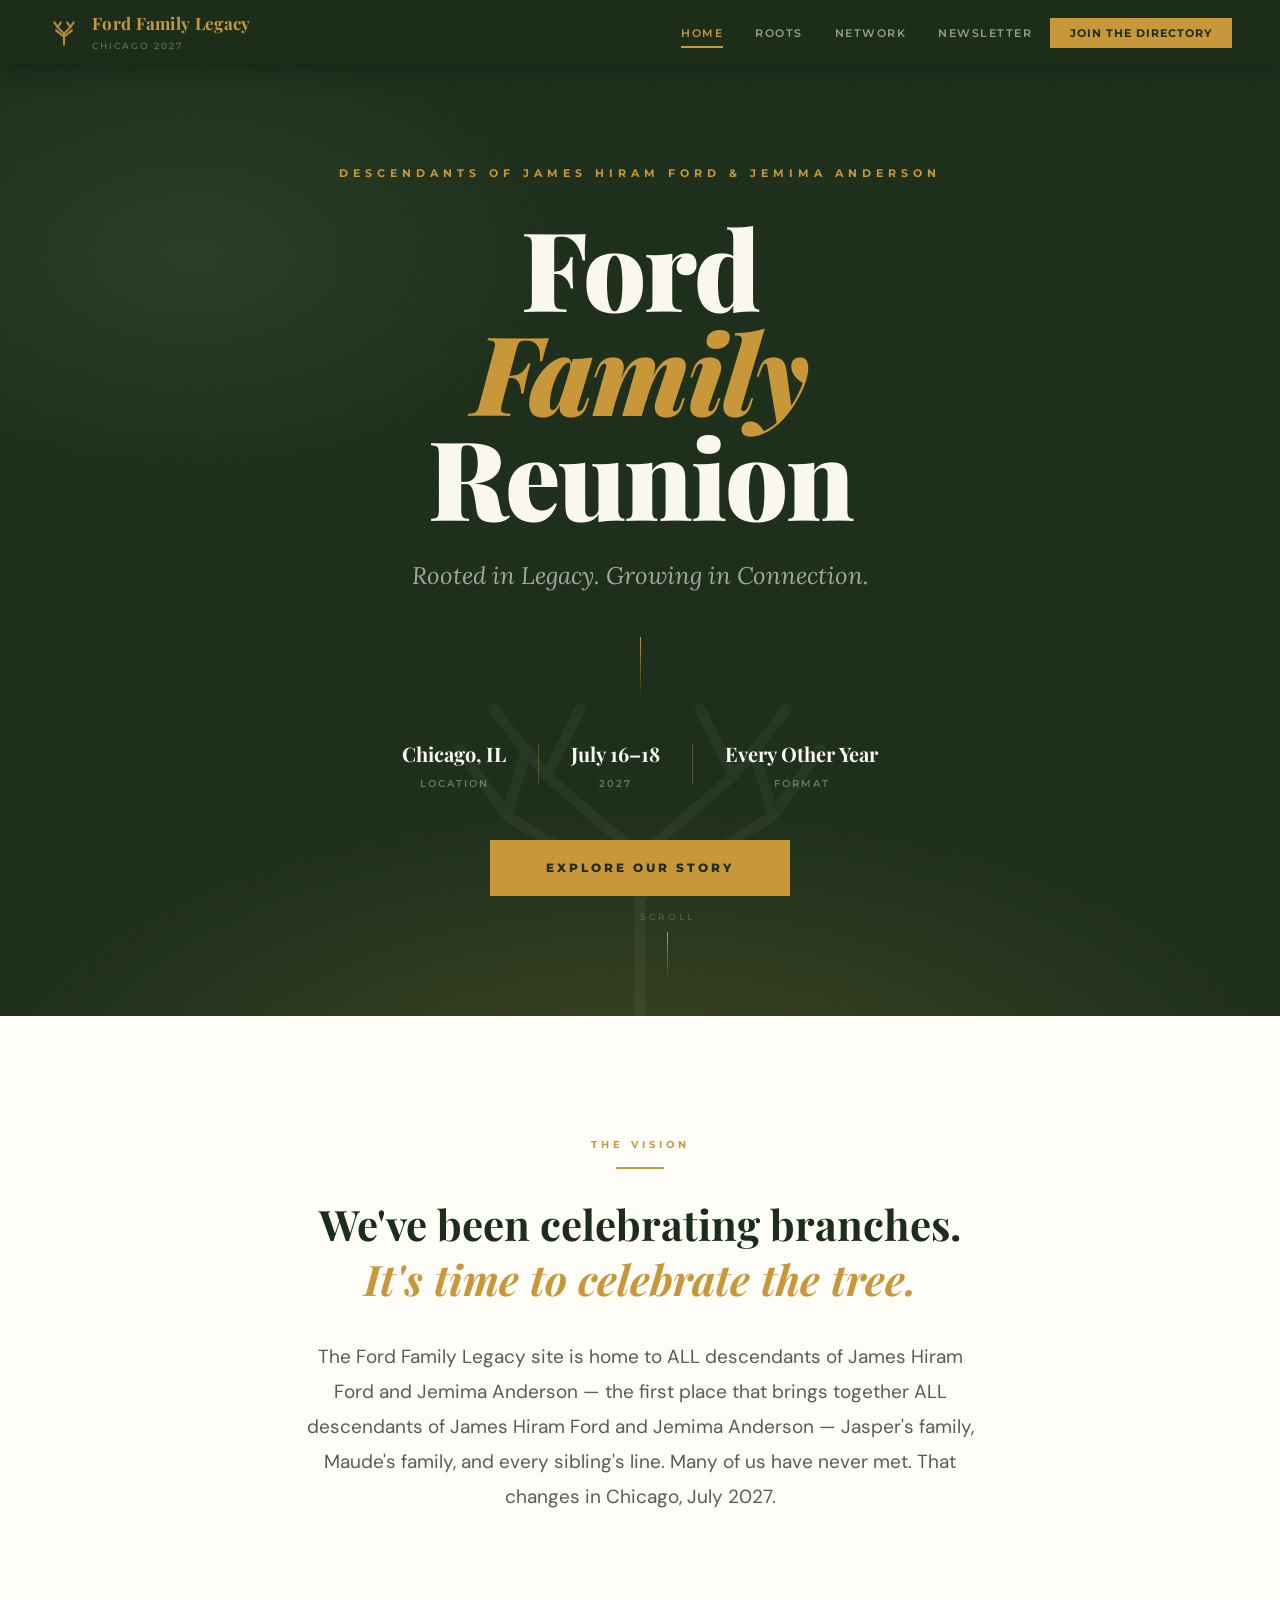
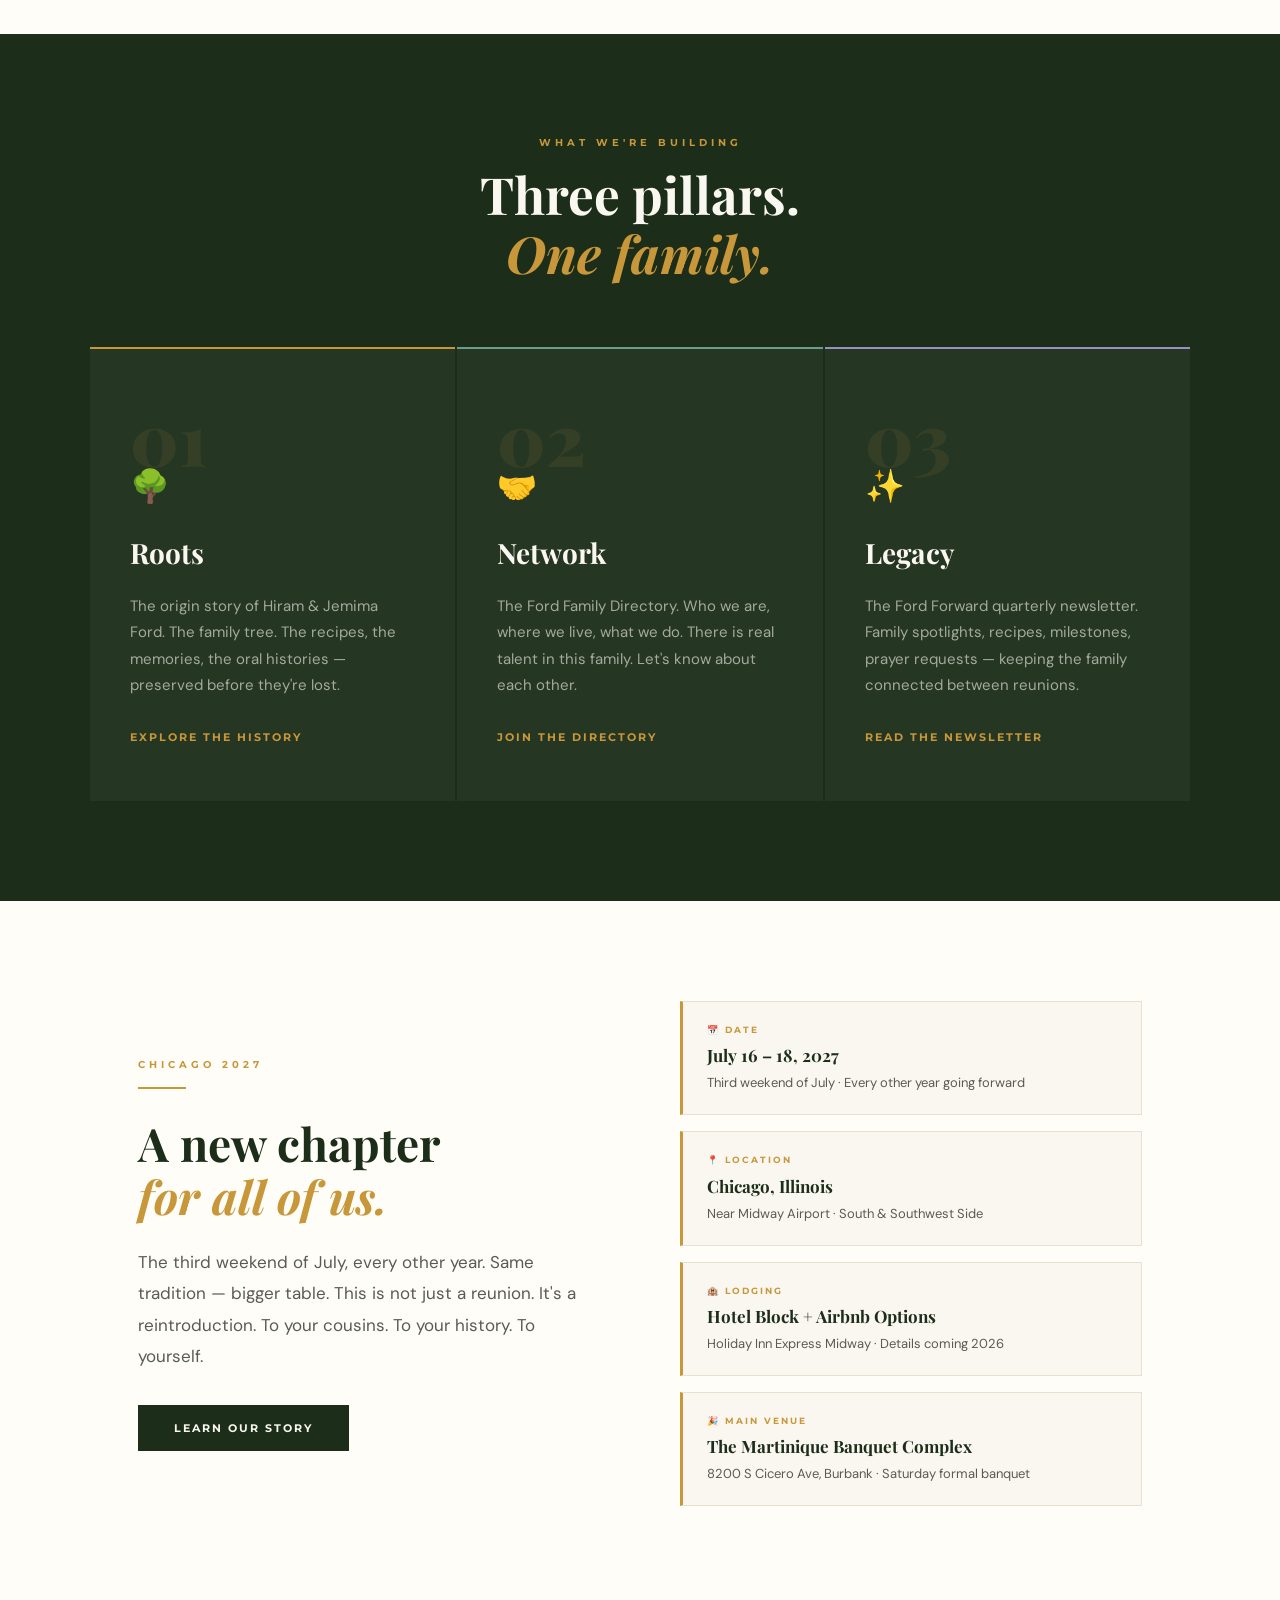
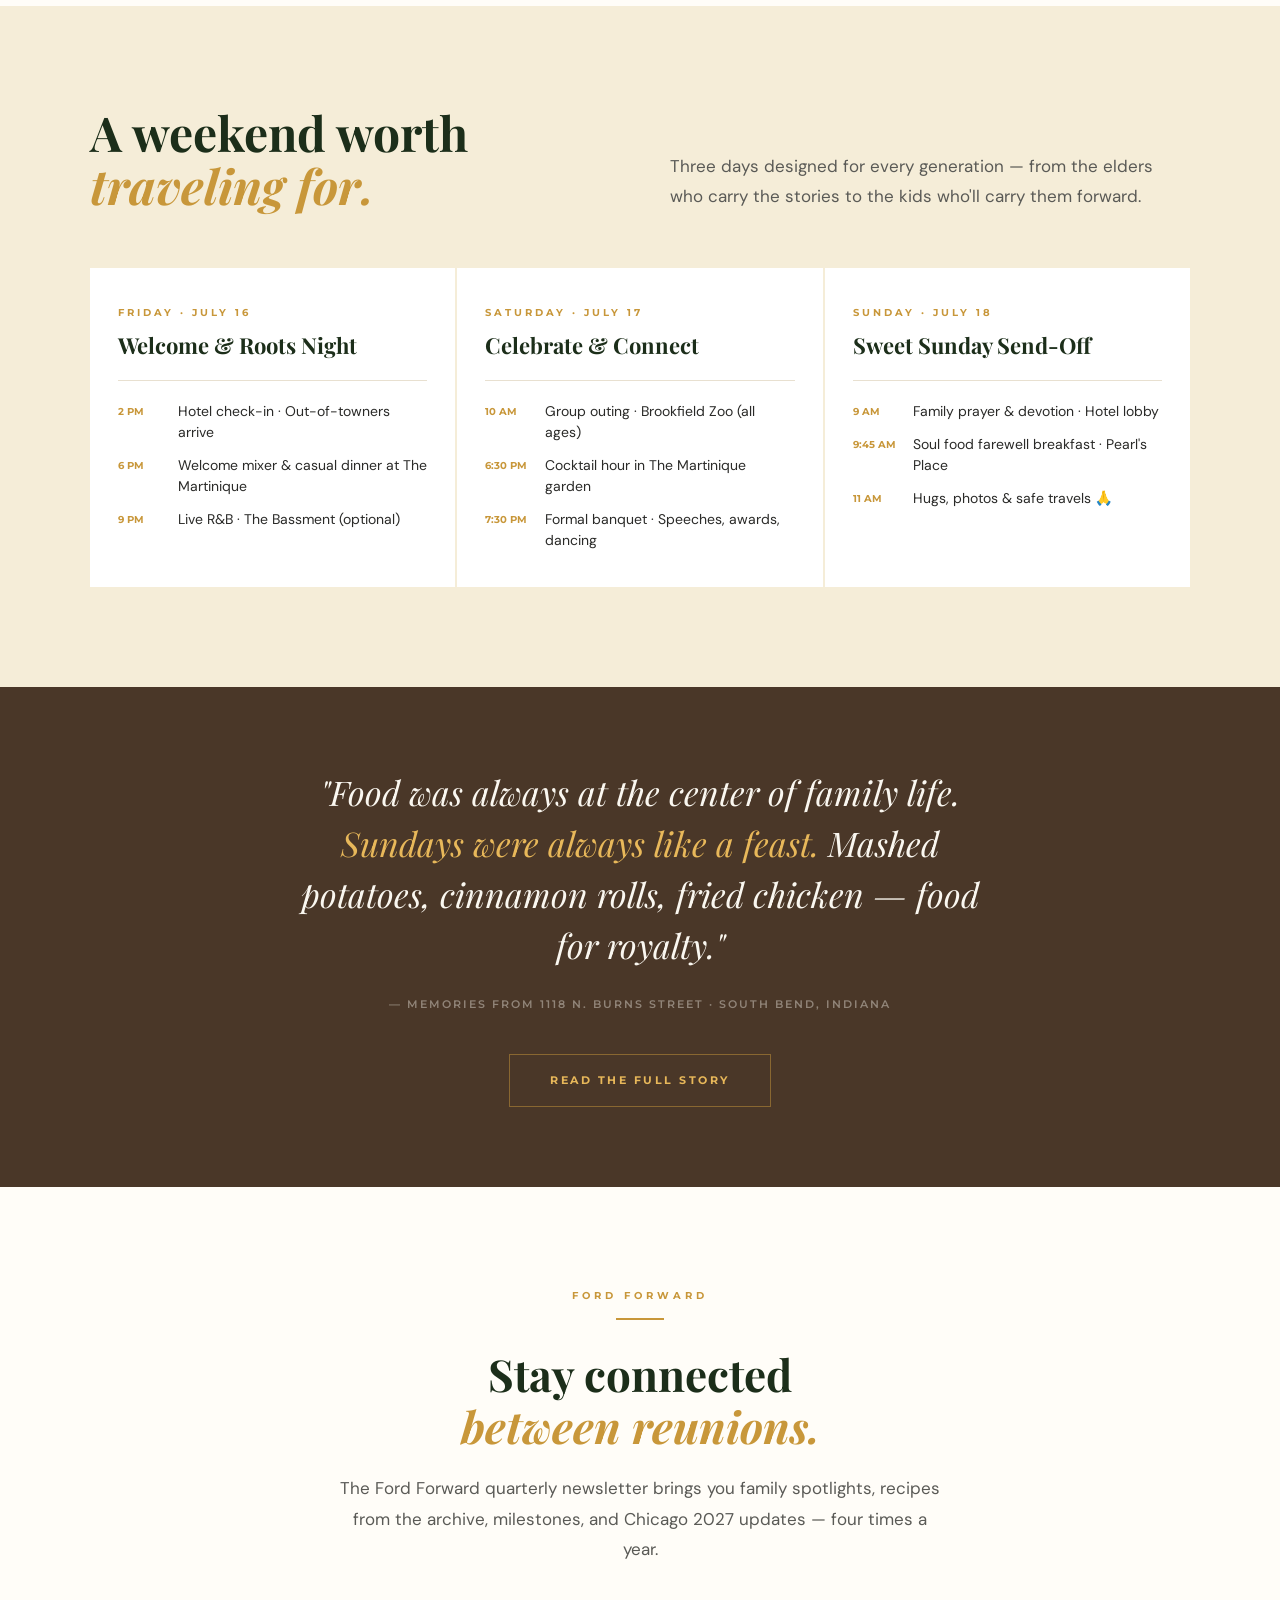
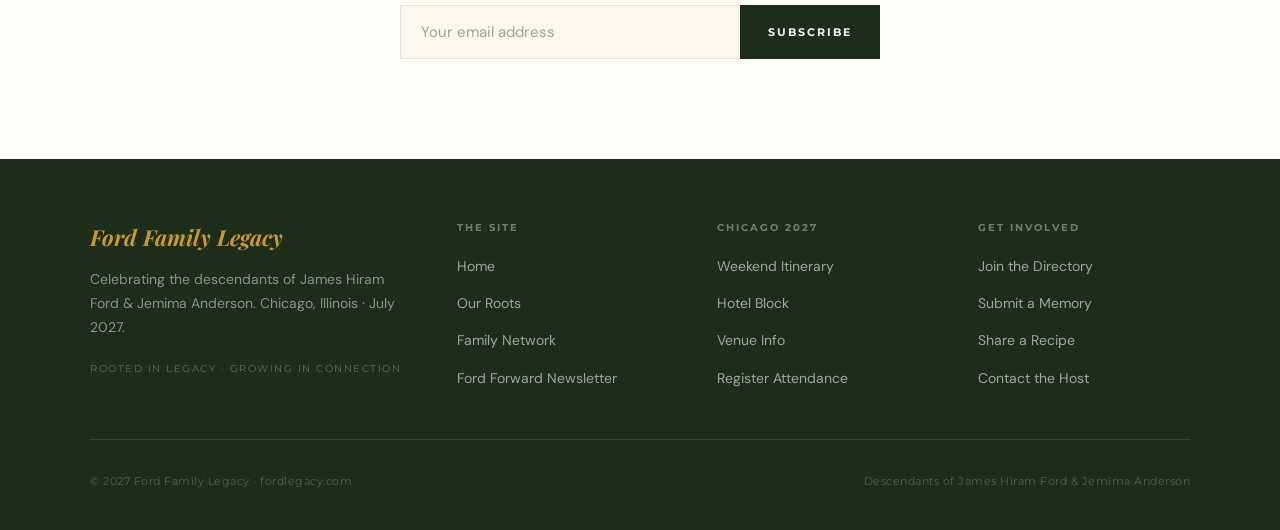
==== commit 4635e6d3: "Add files via upload" ====
--- a/index.html
+++ b/index.html
@@ -3,7 +3,7 @@
 <head>
 <meta charset="UTF-8">
 <meta name="viewport" content="width=device-width, initial-scale=1.0">
-<title>Ford Family Reunion — Chicago 2027</title>
+<title>Ford Family Legacy — Chicago 2027</title>
 <link rel="stylesheet" href="shared.css">
 <style>
   /* ── HERO ── */
@@ -625,7 +625,7 @@
       <path d="M20 36 L20 22 M20 22 L12 14 M20 22 L28 14 M20 26 L10 18 M20 26 L30 18 M12 14 L8 8 M12 14 L16 8 M28 14 L24 8 M28 14 L32 8" stroke="#C8973A" stroke-width="2.5" stroke-linecap="round"/>
     </svg>
     <div>
-      <span class="nav-brand-text">Ford Family Reunion</span>
+      <span class="nav-brand-text">Ford Family Legacy</span>
       <span class="nav-brand-sub">Chicago 2027</span>
     </div>
   </a>
@@ -687,7 +687,7 @@
     <p class="section-label" style="text-align:center; display:block;">The Vision</p>
     <div class="gold-rule center"></div>
     <h2 class="statement-text">We've been celebrating branches.<br><em>It's time to celebrate the tree.</em></h2>
-    <p class="statement-body">The Ford Family Reunion is the first gathering that brings together ALL descendants of James Hiram Ford and Jemima Anderson — Jasper's family, Maude's family, and every sibling's line. Many of us have never met. That changes in Chicago, July 2027.</p>
+    <p class="statement-body">The Ford Family Legacy site is home to ALL descendants of James Hiram Ford and Jemima Anderson — the first place that brings together ALL descendants of James Hiram Ford and Jemima Anderson — Jasper's family, Maude's family, and every sibling's line. Many of us have never met. That changes in Chicago, July 2027.</p>
   </div>
 </section>
 
@@ -823,7 +823,7 @@
 <footer class="site-footer">
   <div class="footer-grid">
     <div>
-      <div class="footer-brand-name">Ford Family Reunion</div>
+      <div class="footer-brand-name">Ford Family Legacy</div>
       <p class="footer-brand-desc">Celebrating the descendants of James Hiram Ford & Jemima Anderson. Chicago, Illinois · July 2027.</p>
       <p style="font-family: 'Montserrat', sans-serif; font-size: 10px; letter-spacing: 1.5px; text-transform: uppercase; color: rgba(250,247,240,0.3);">Rooted in Legacy · Growing in Connection</p>
     </div>
@@ -856,7 +856,7 @@
     </div>
   </div>
   <div class="footer-bottom">
-    <span class="footer-copy">© 2027 Ford Family Reunion · fordfamilyreunion.com</span>
+    <span class="footer-copy">© 2027 Ford Family Legacy · fordlegacy.com</span>
     <span class="footer-copy">Descendants of James Hiram Ford & Jemima Anderson</span>
   </div>
 </footer>
--- a/shared.css
+++ b/shared.css
@@ -1,6 +1,6 @@
 /* ============================================
    FORD FAMILY REUNION — SHARED STYLES
-   fordfamilyreunion.com
+   fordlegacy.com
    ============================================ */
 
 @import url('https://fonts.googleapis.com/css2?family=Playfair+Display:ital,wght@0,400;0,700;0,900;1,400;1,700&family=Lora:ital,wght@0,400;0,500;1,400;1,500&family=DM+Sans:wght@300;400;500;600&family=Montserrat:wght@300;400;500;600;700;800&display=swap');
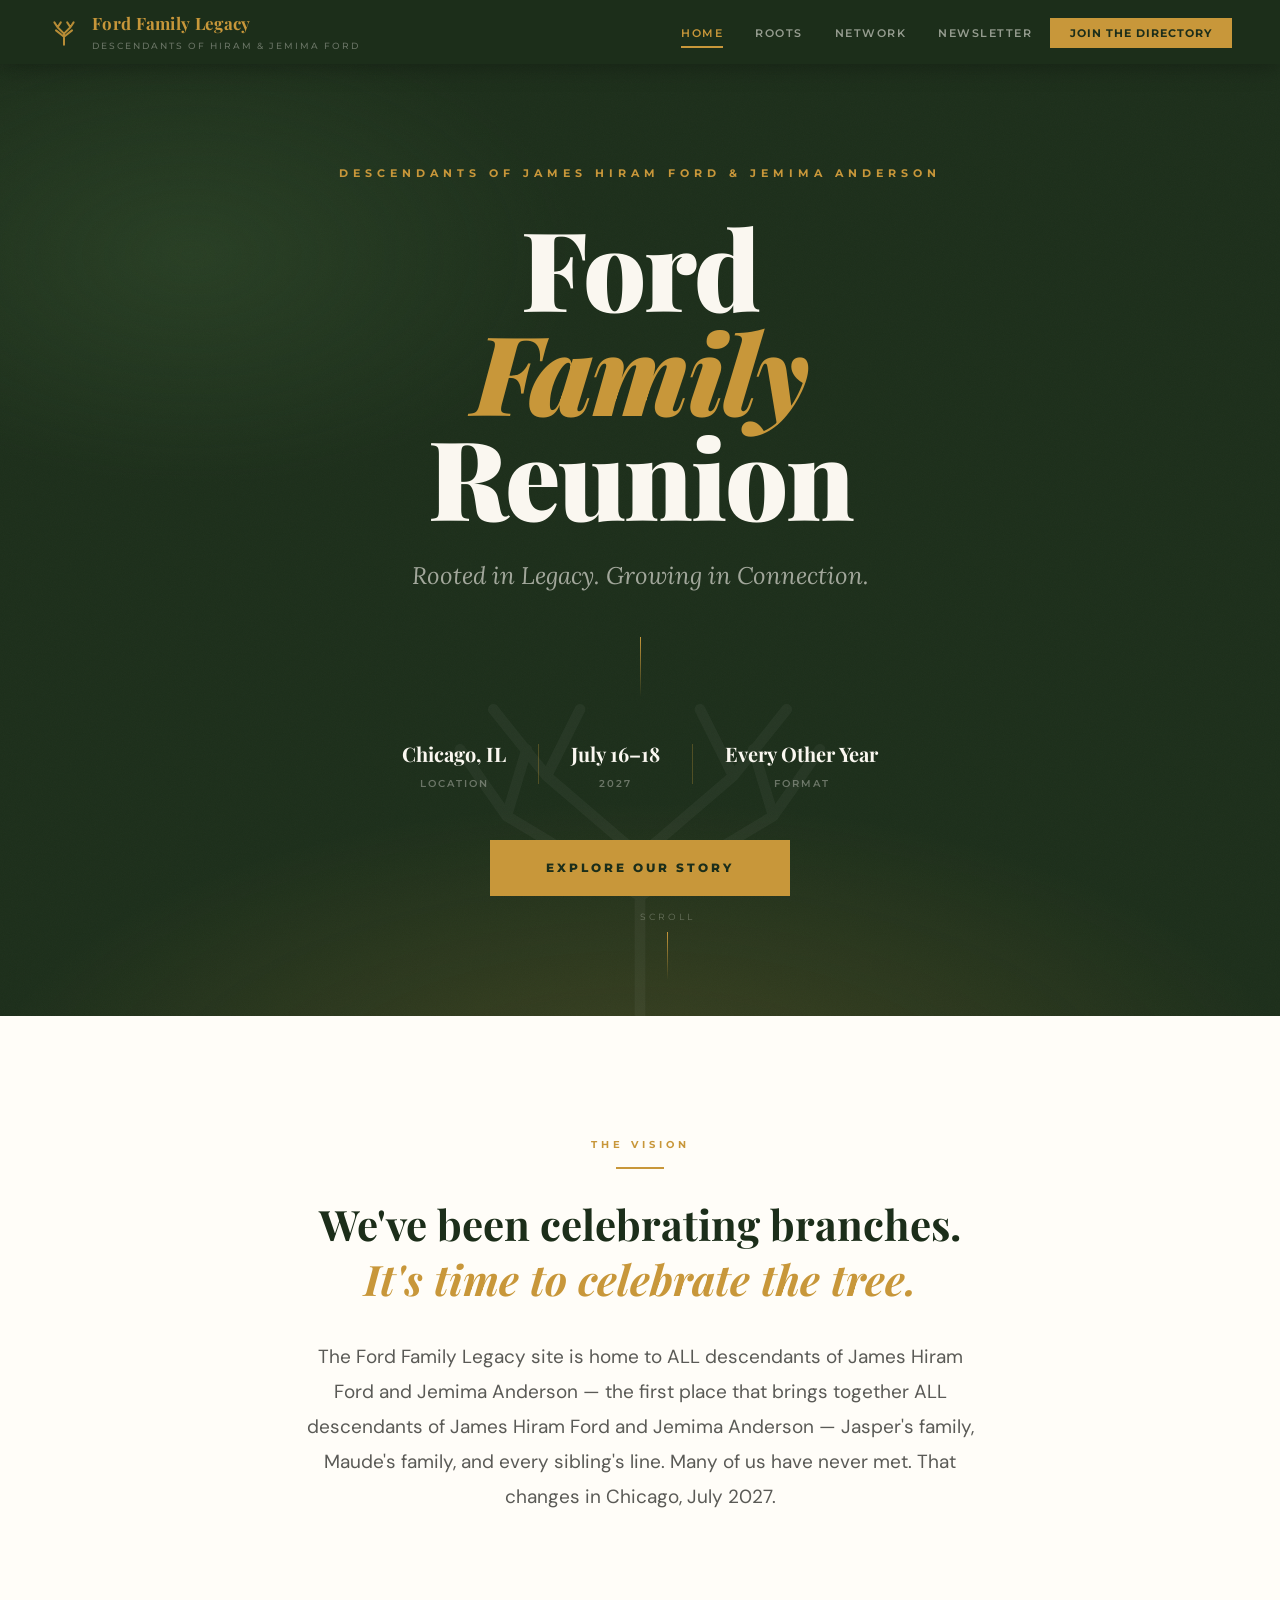
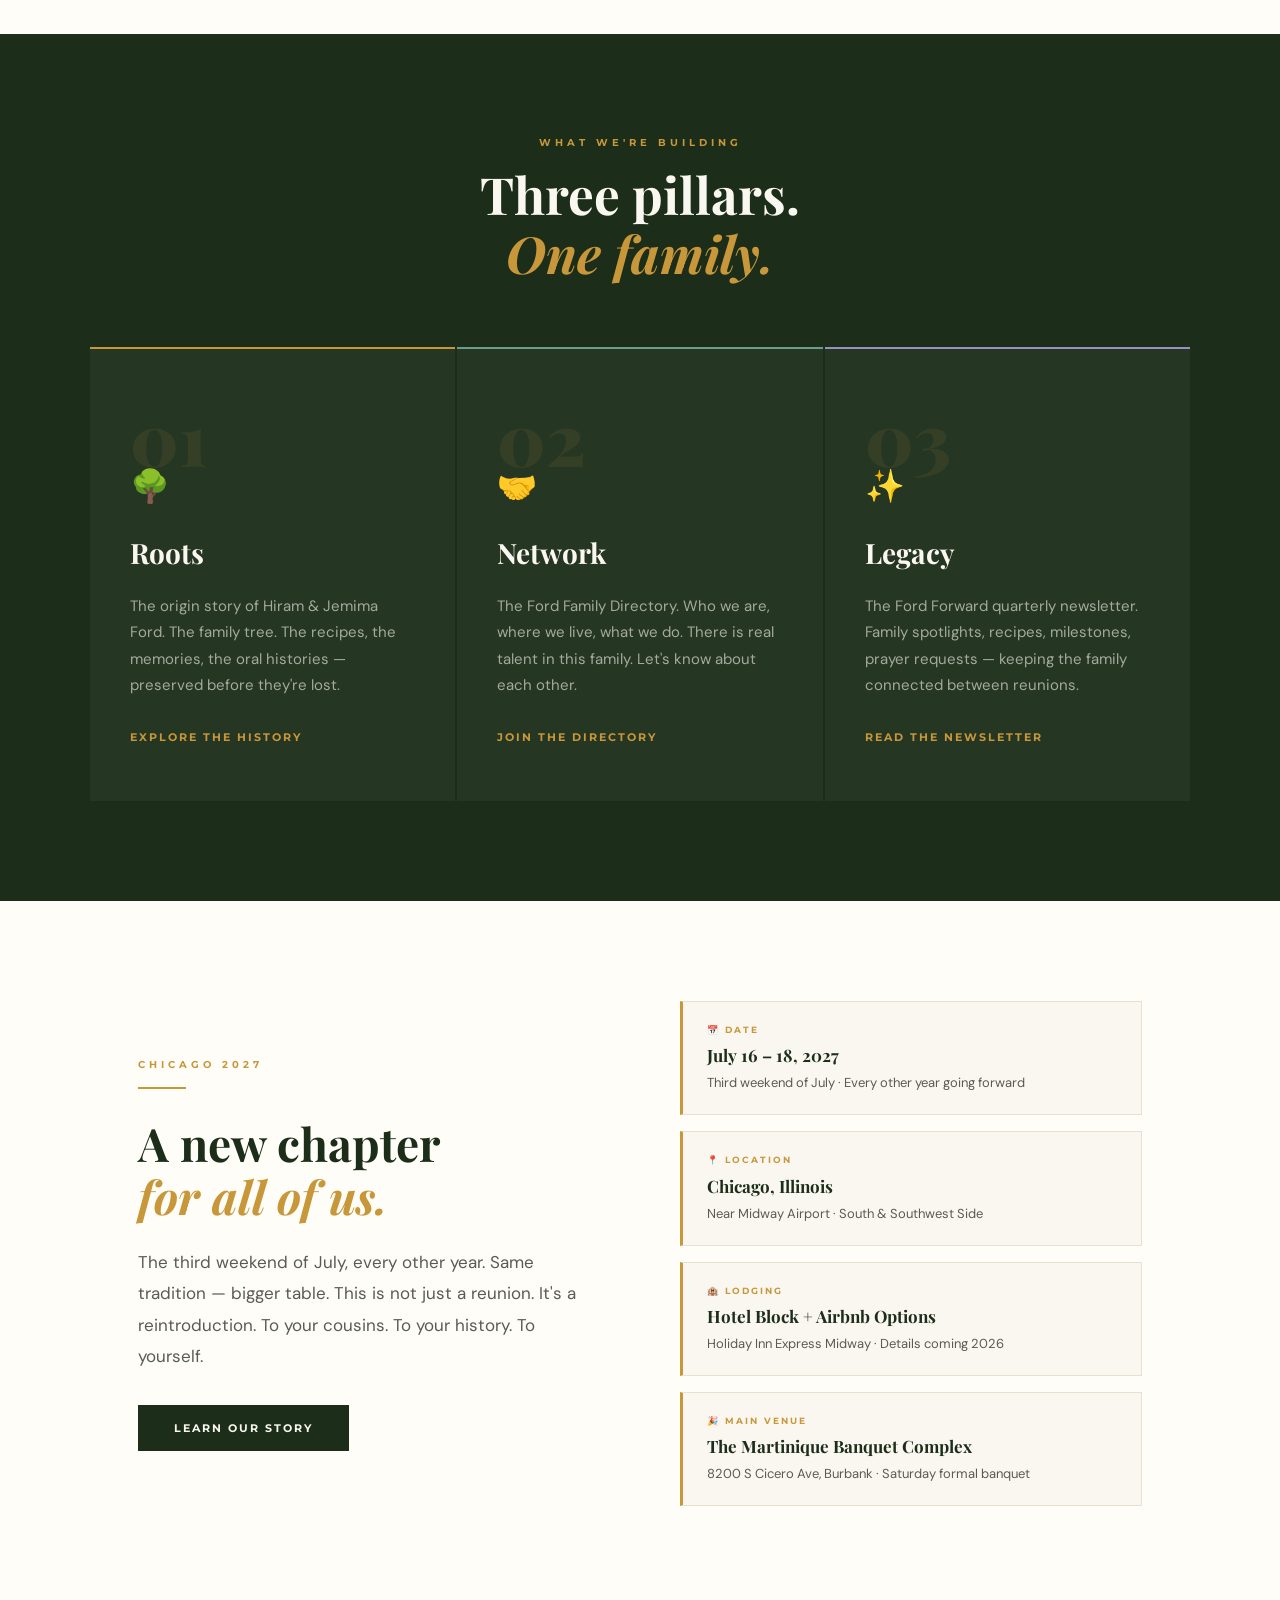
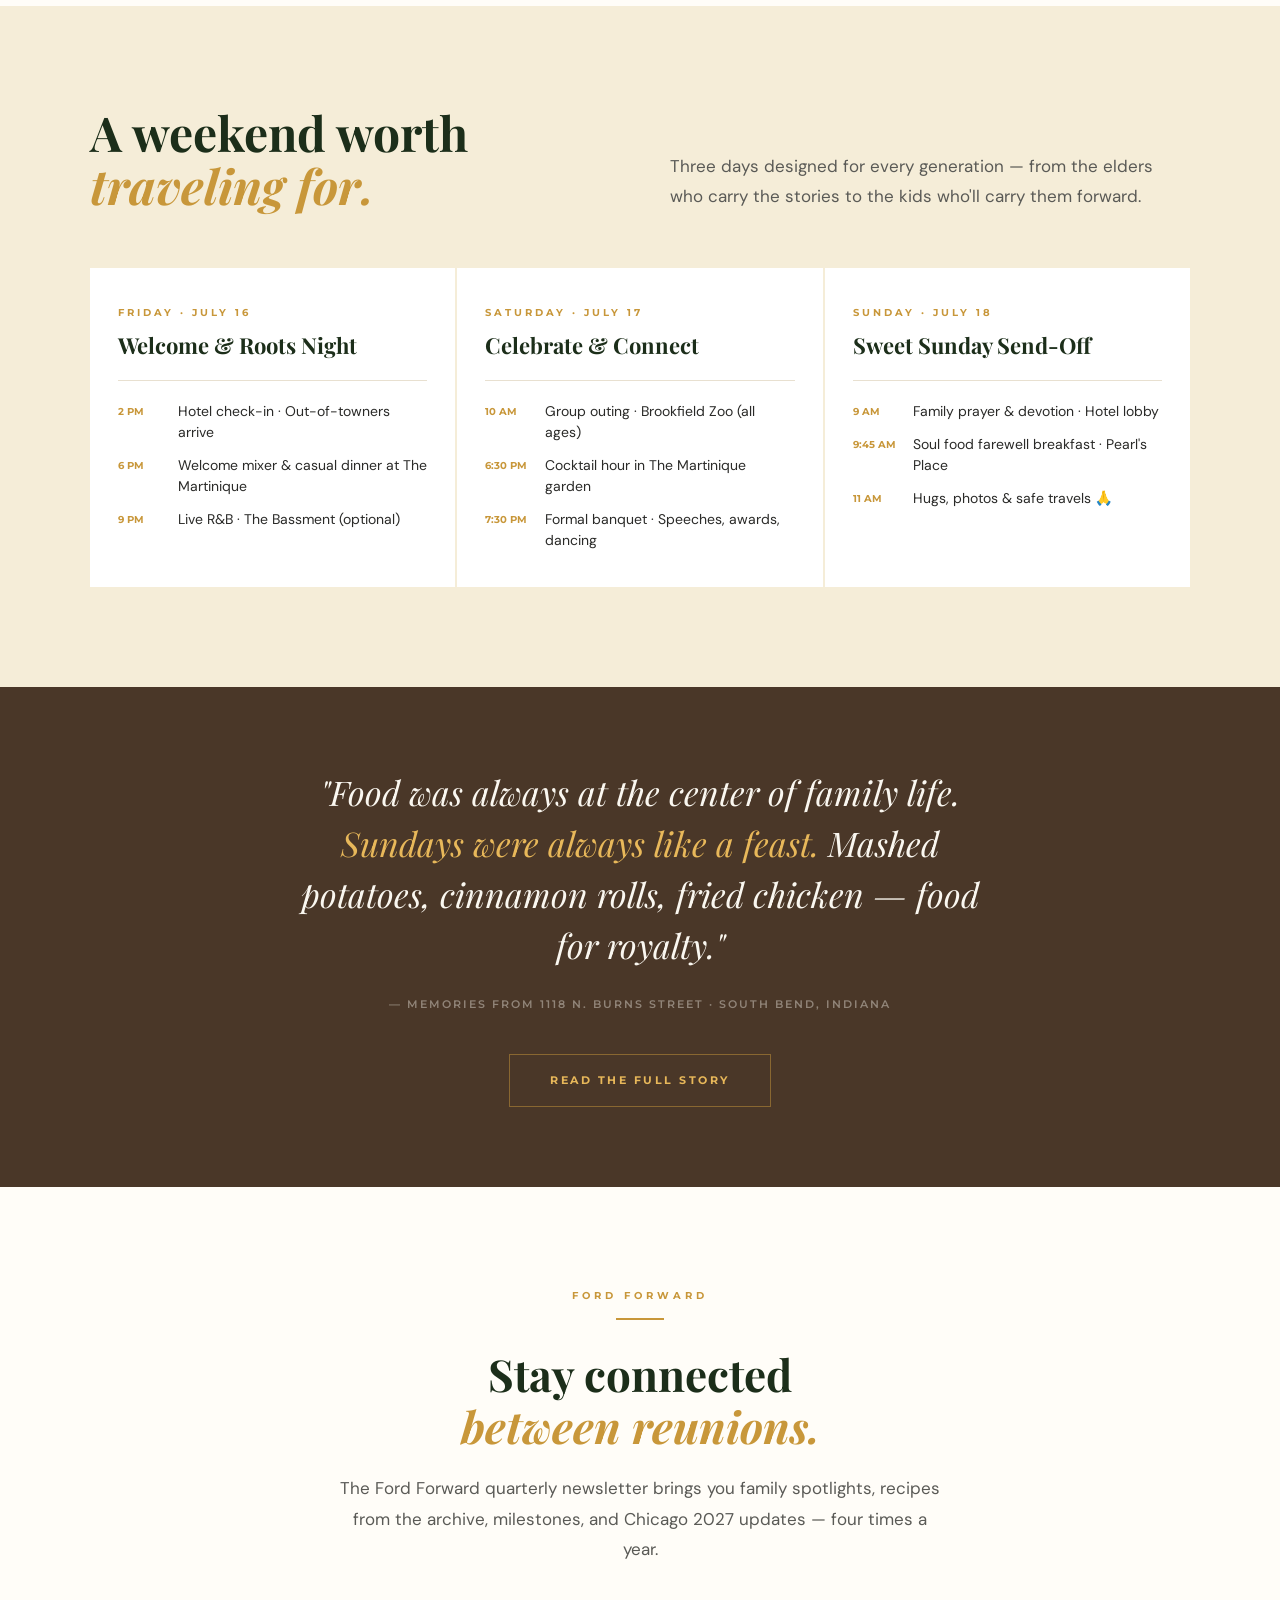
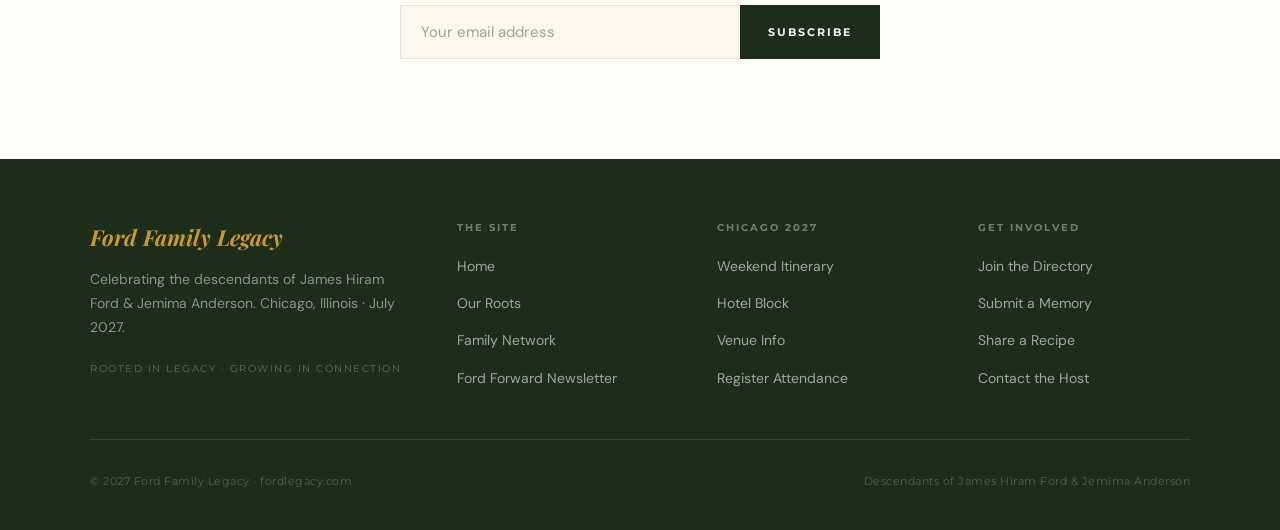
==== commit d7451112: "Add files via upload" ====
--- a/index.html
+++ b/index.html
@@ -3,7 +3,7 @@
 <head>
 <meta charset="UTF-8">
 <meta name="viewport" content="width=device-width, initial-scale=1.0">
-<title>Ford Family Legacy — Chicago 2027</title>
+<title>Ford Family Legacy</title>
 <link rel="stylesheet" href="shared.css">
 <style>
   /* ── HERO ── */
@@ -626,7 +626,7 @@
     </svg>
     <div>
       <span class="nav-brand-text">Ford Family Legacy</span>
-      <span class="nav-brand-sub">Chicago 2027</span>
+      <span class="nav-brand-sub">Descendants of Hiram &amp; Jemima Ford</span>
     </div>
   </a>
   <ul class="nav-links">
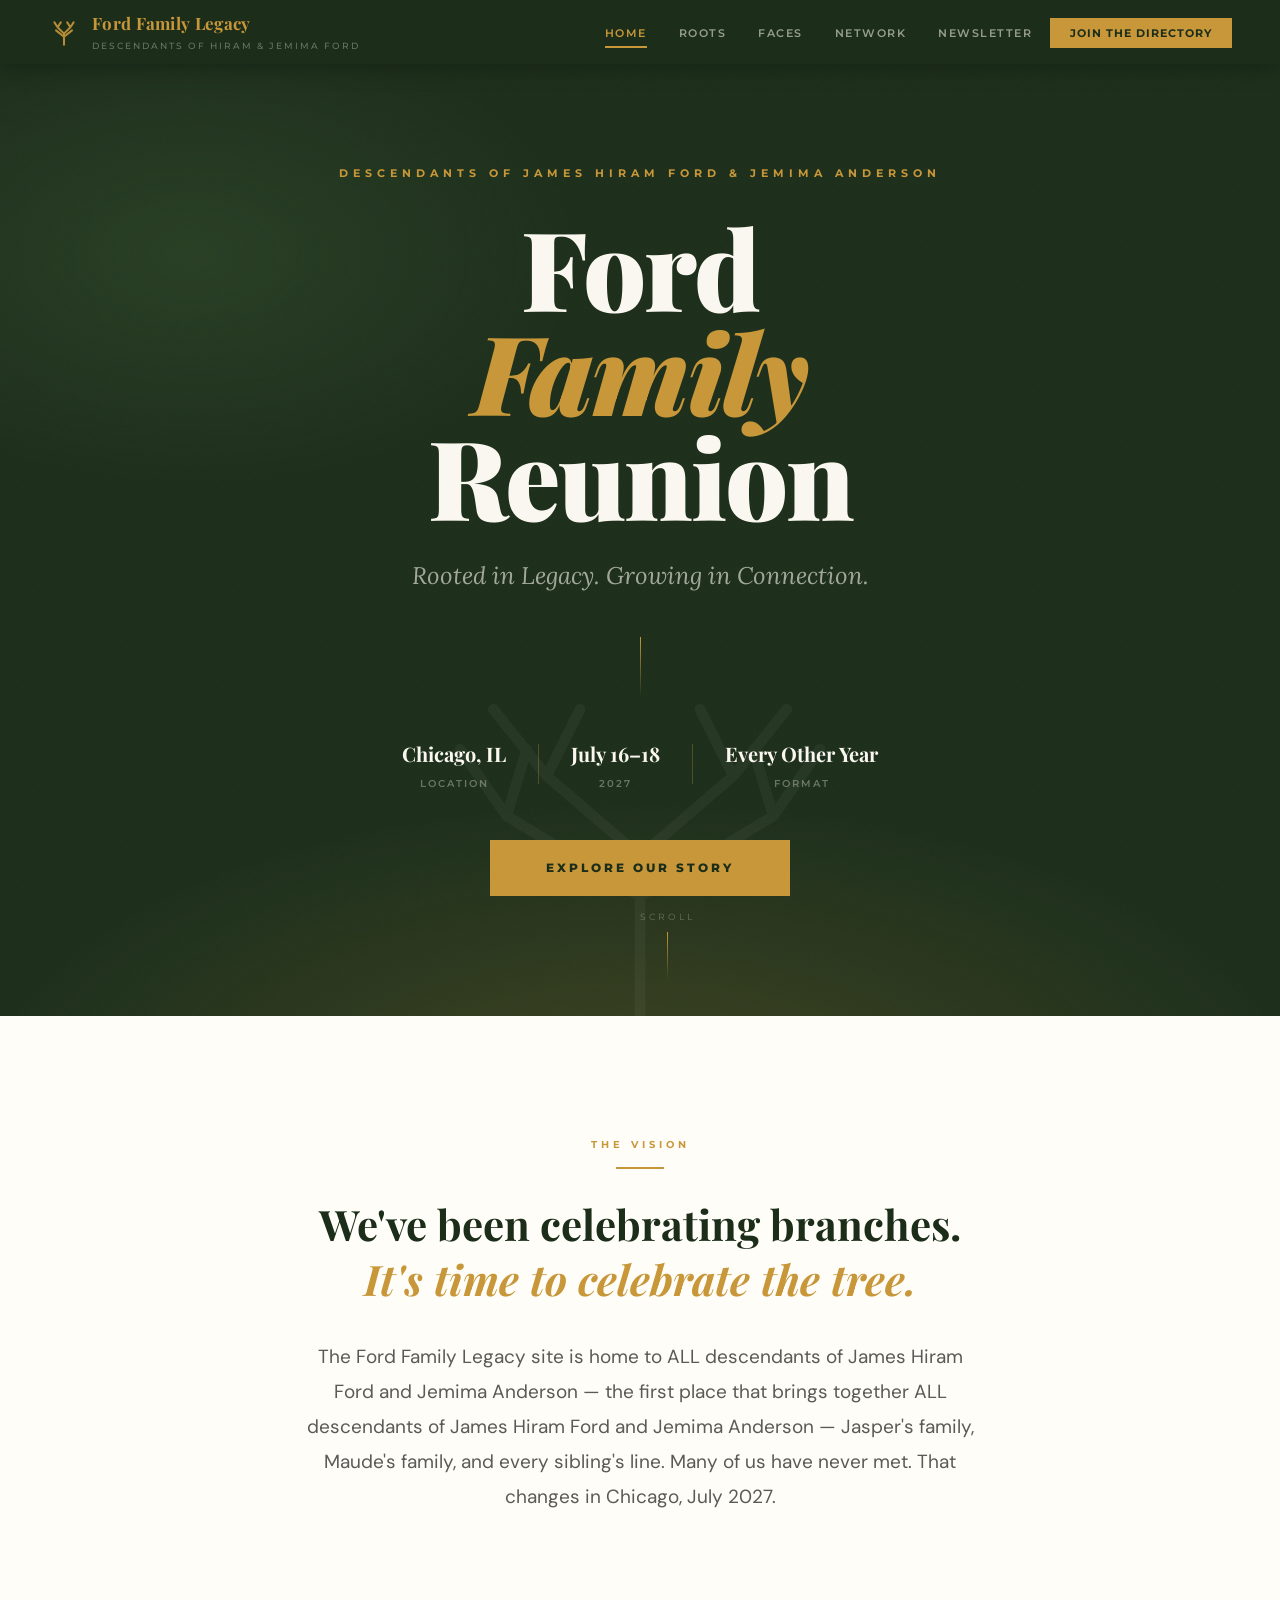
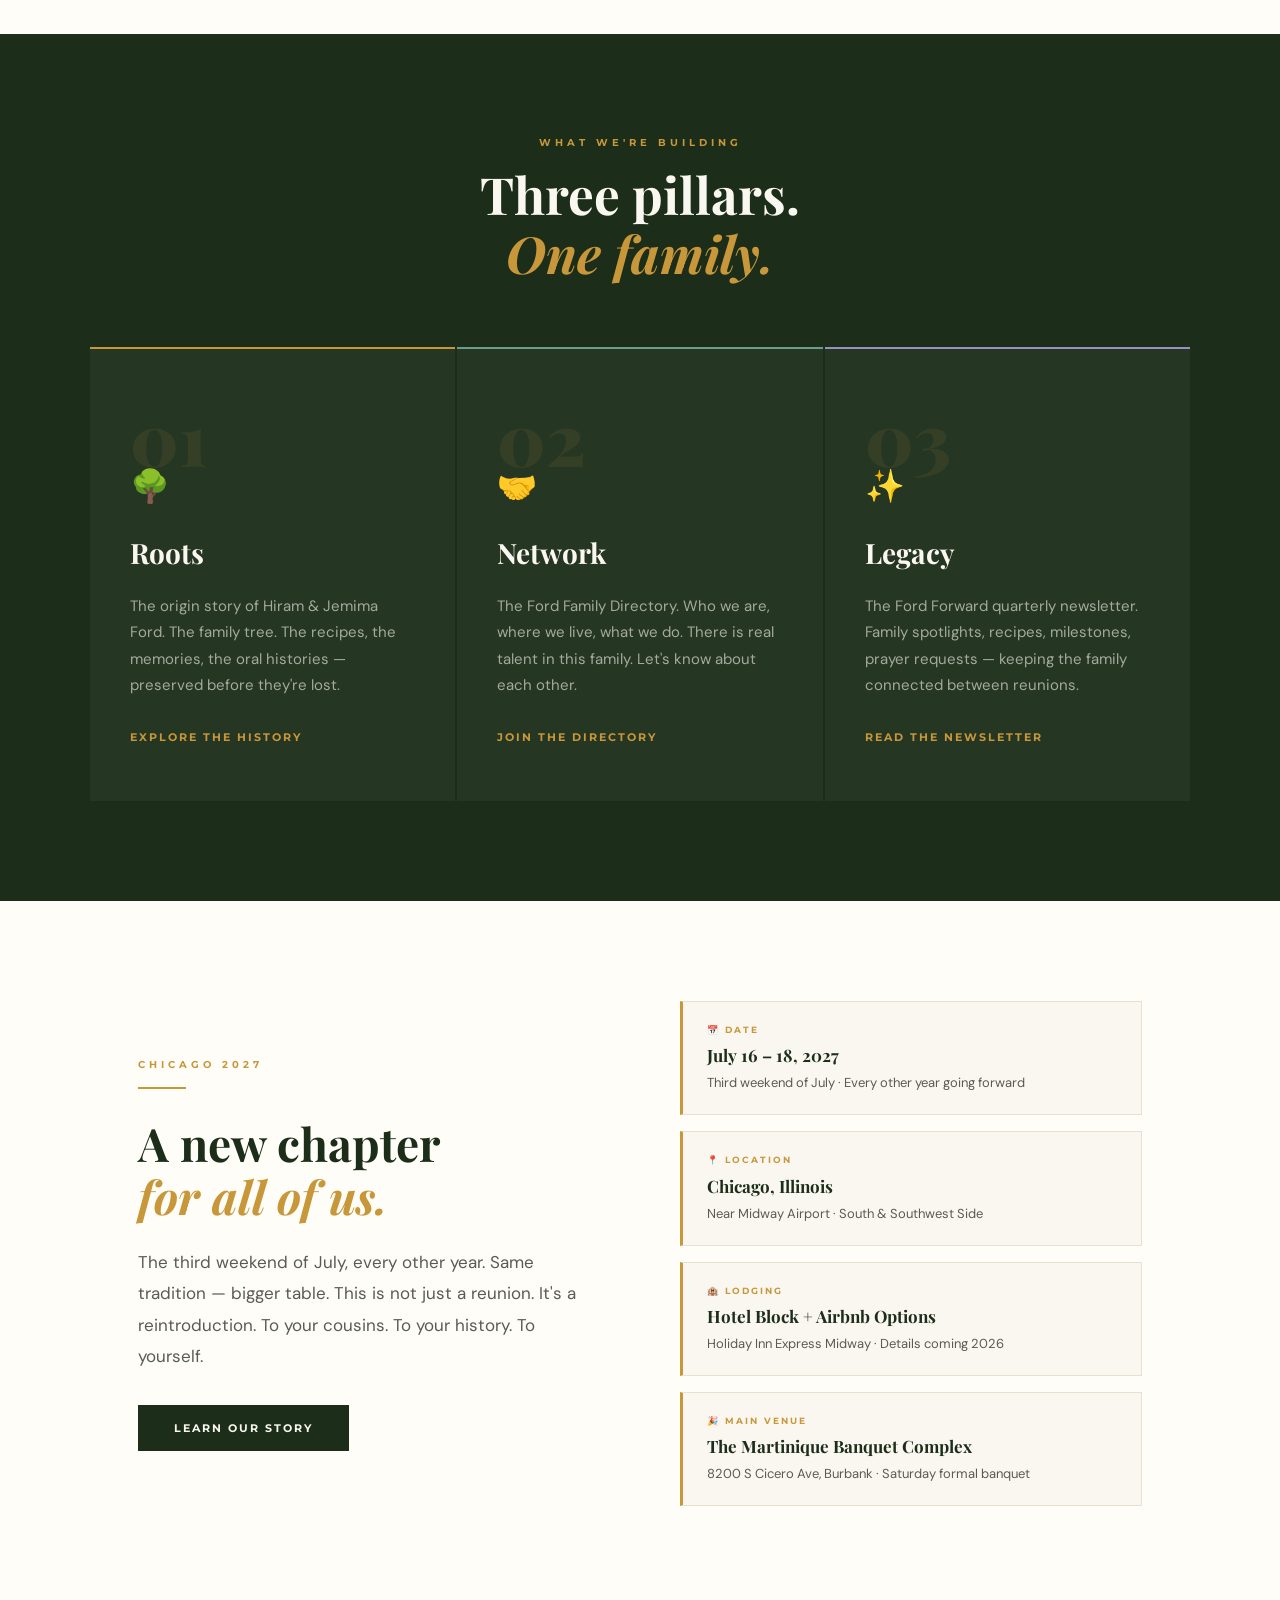
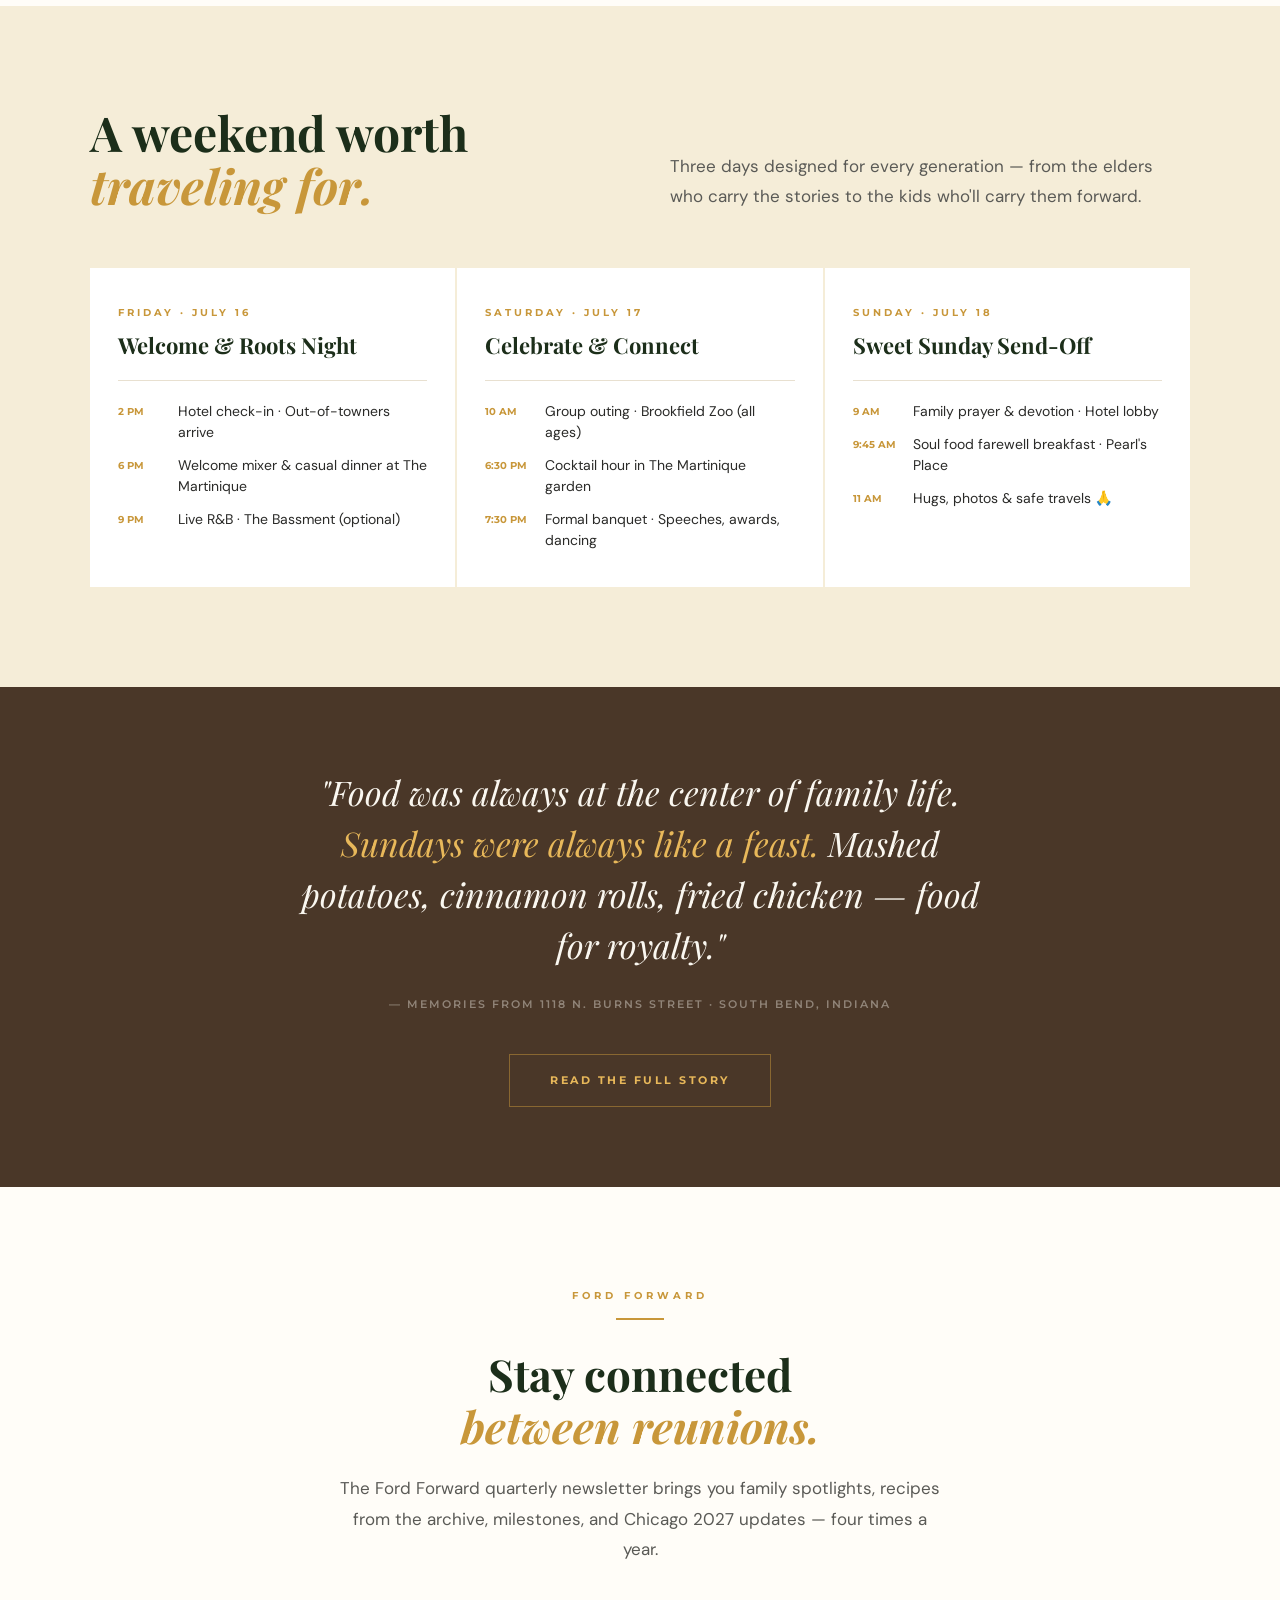
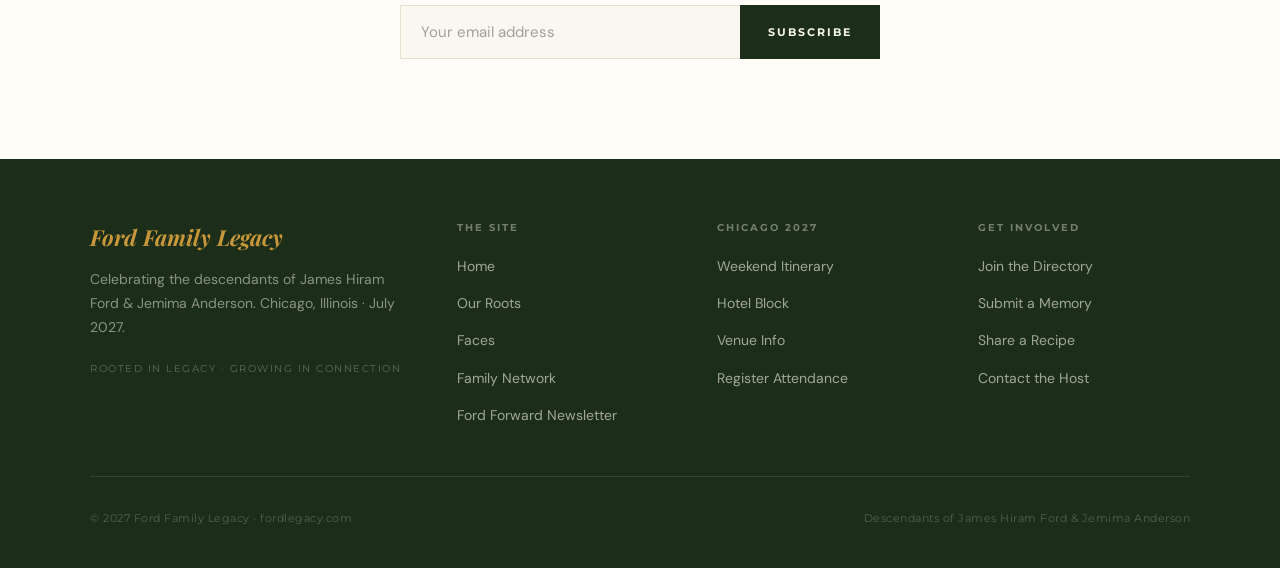
==== commit 94c4b409: "Add files via upload" ====
--- a/index.html
+++ b/index.html
@@ -632,6 +632,7 @@
   <ul class="nav-links">
     <li><a href="index.html" class="active">Home</a></li>
     <li><a href="roots.html">Roots</a></li>
+    <li><a href="faces.html">Faces</a></li>
     <li><a href="network.html">Network</a></li>
     <li><a href="newsletter.html">Newsletter</a></li>
     <li><a href="network.html" class="nav-cta">Join the Directory</a></li>
@@ -832,6 +833,7 @@
       <ul class="footer-links">
         <li><a href="index.html">Home</a></li>
         <li><a href="roots.html">Our Roots</a></li>
+        <li><a href="faces.html">Faces</a></li>
         <li><a href="network.html">Family Network</a></li>
         <li><a href="newsletter.html">Ford Forward Newsletter</a></li>
       </ul>
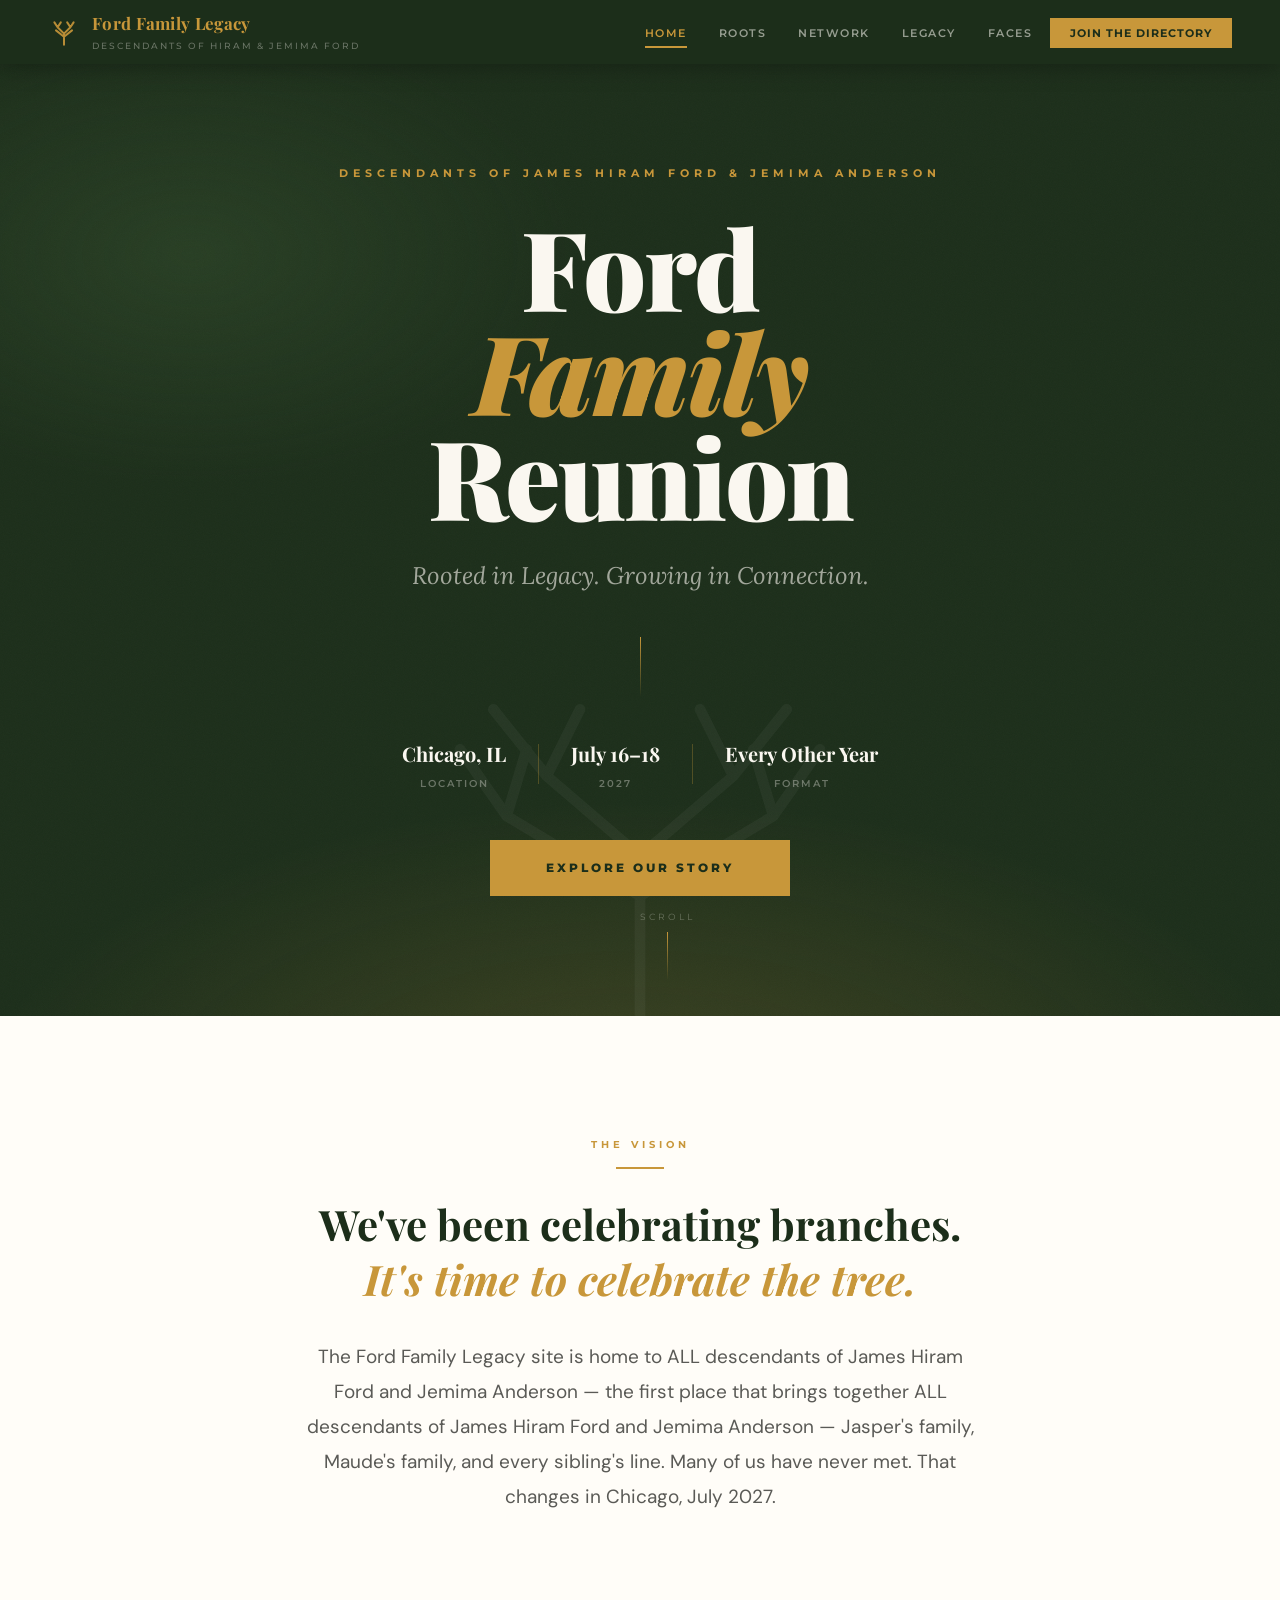
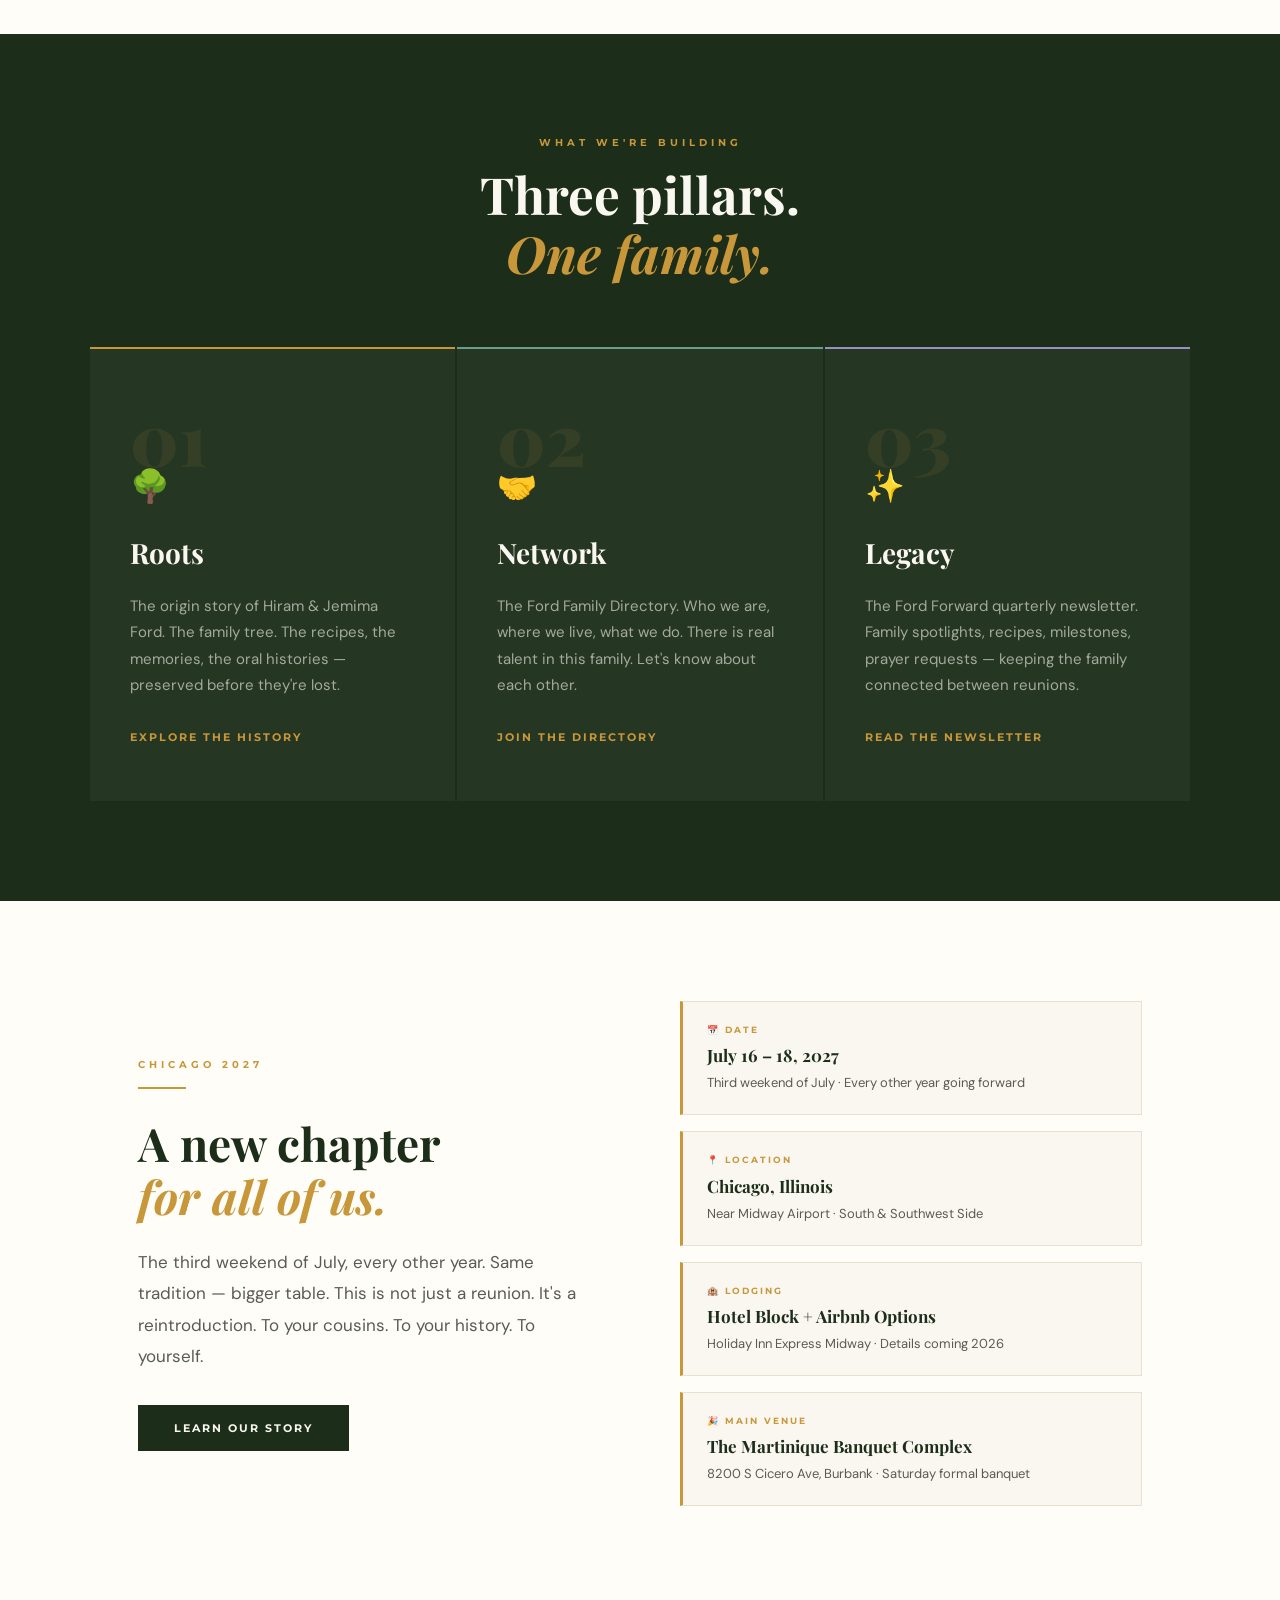
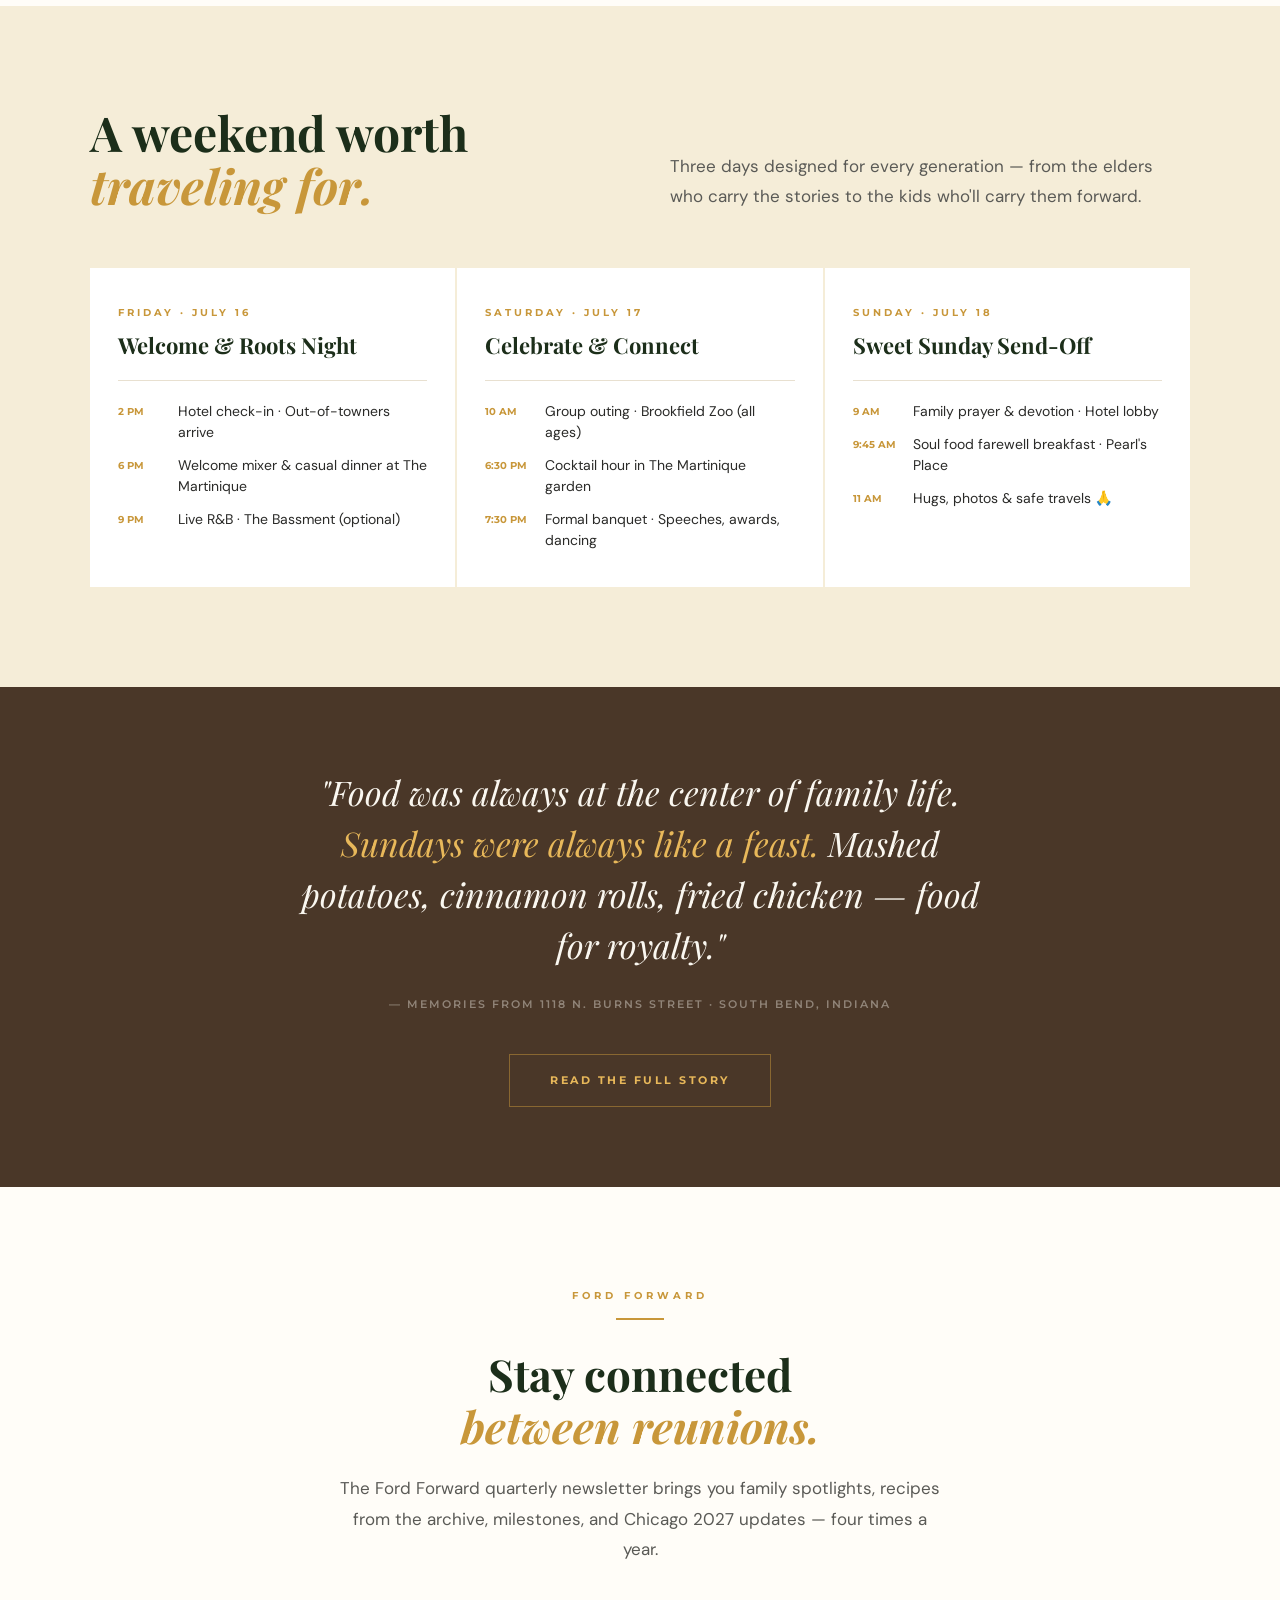
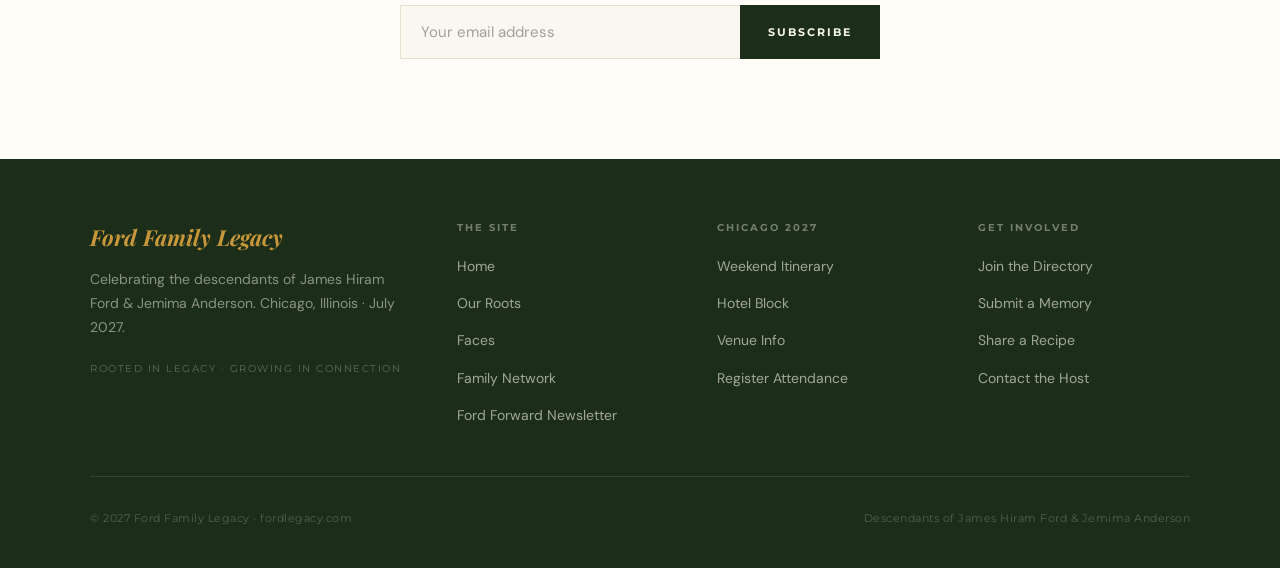
==== commit 05221aea: "Add files via upload" ====
--- a/index.html
+++ b/index.html
@@ -629,15 +629,14 @@
       <span class="nav-brand-sub">Descendants of Hiram &amp; Jemima Ford</span>
     </div>
   </a>
-  <ul class="nav-links">
+    <ul class="nav-links">
     <li><a href="index.html" class="active">Home</a></li>
     <li><a href="roots.html">Roots</a></li>
+    <li><a href="network.html">Network</a></li>
+    <li><a href="newsletter.html">Legacy</a></li>
     <li><a href="faces.html">Faces</a></li>
-    <li><a href="network.html">Network</a></li>
-    <li><a href="newsletter.html">Newsletter</a></li>
     <li><a href="network.html" class="nav-cta">Join the Directory</a></li>
-  </ul>
-  <button class="nav-mobile-toggle" onclick="toggleMobileNav()">
+  </ul>  <button class="nav-mobile-toggle" onclick="toggleMobileNav()">
     <span></span><span></span><span></span>
   </button>
 </nav>
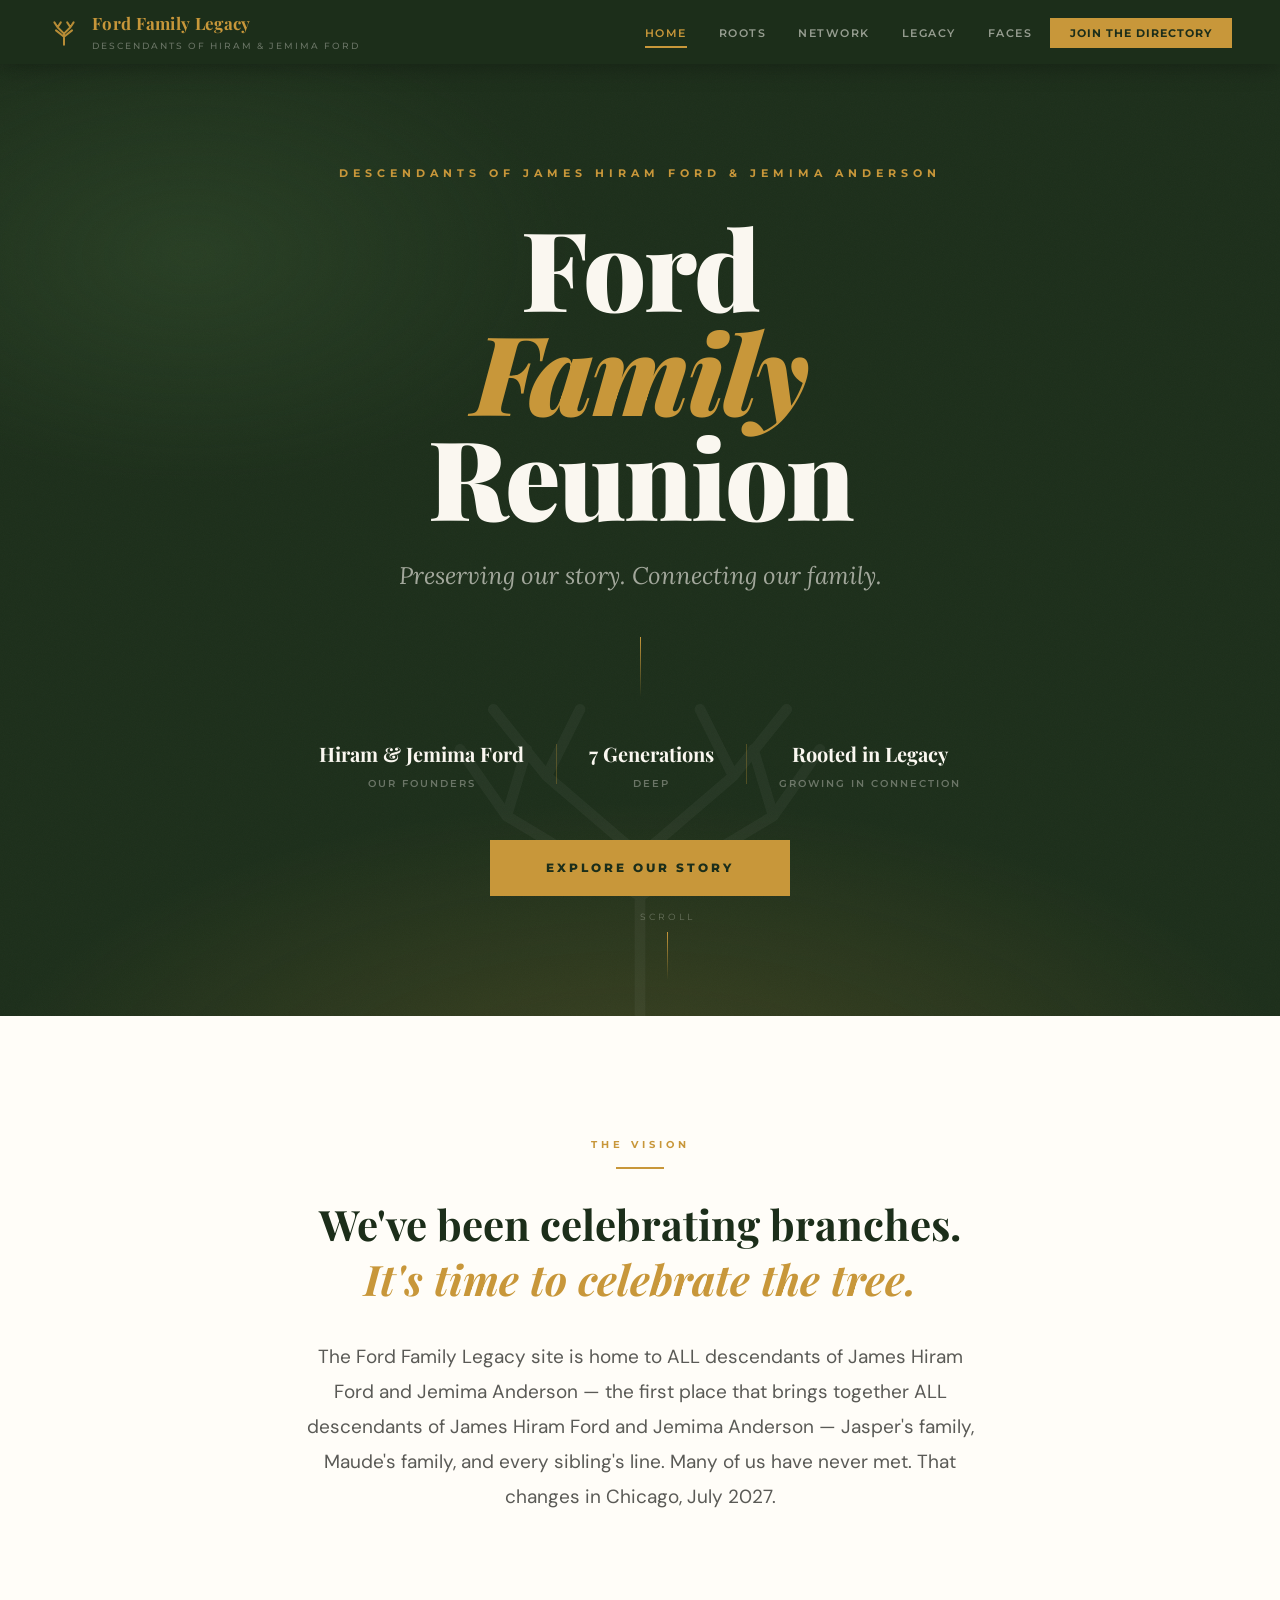
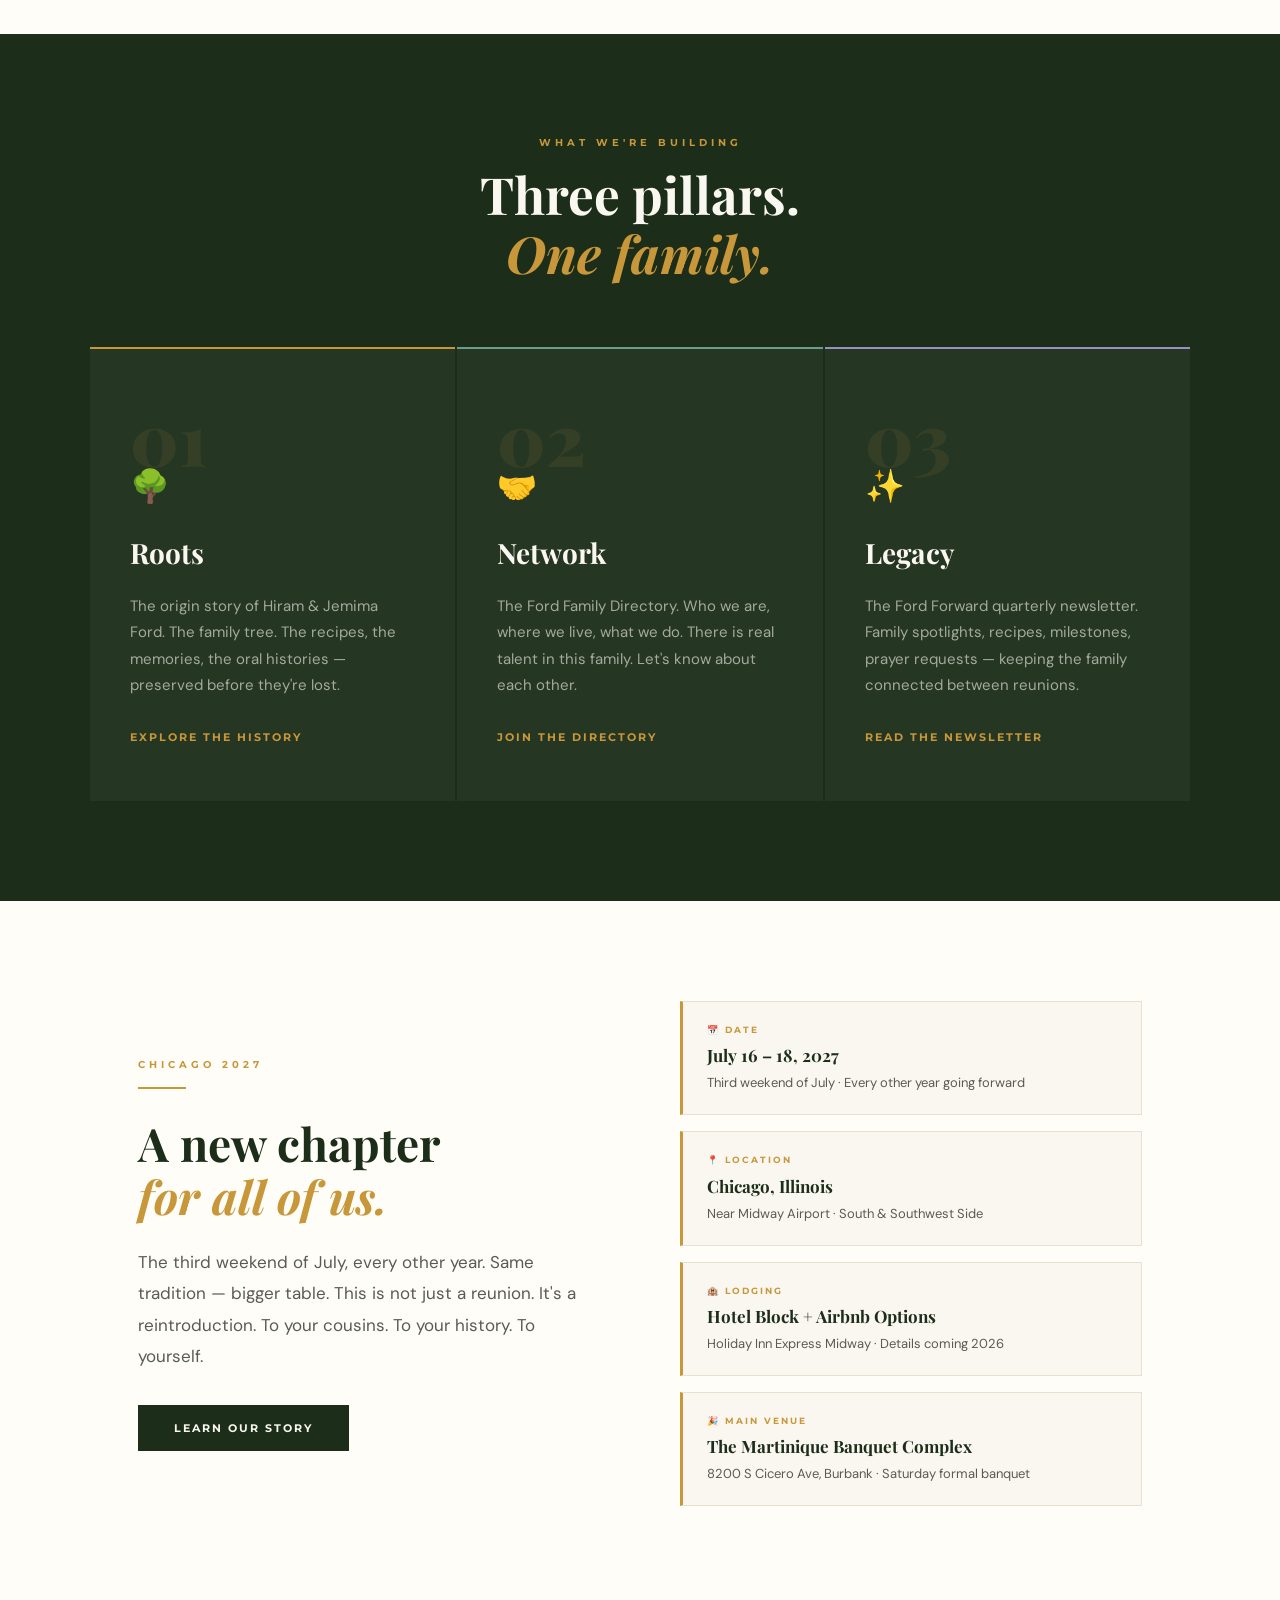
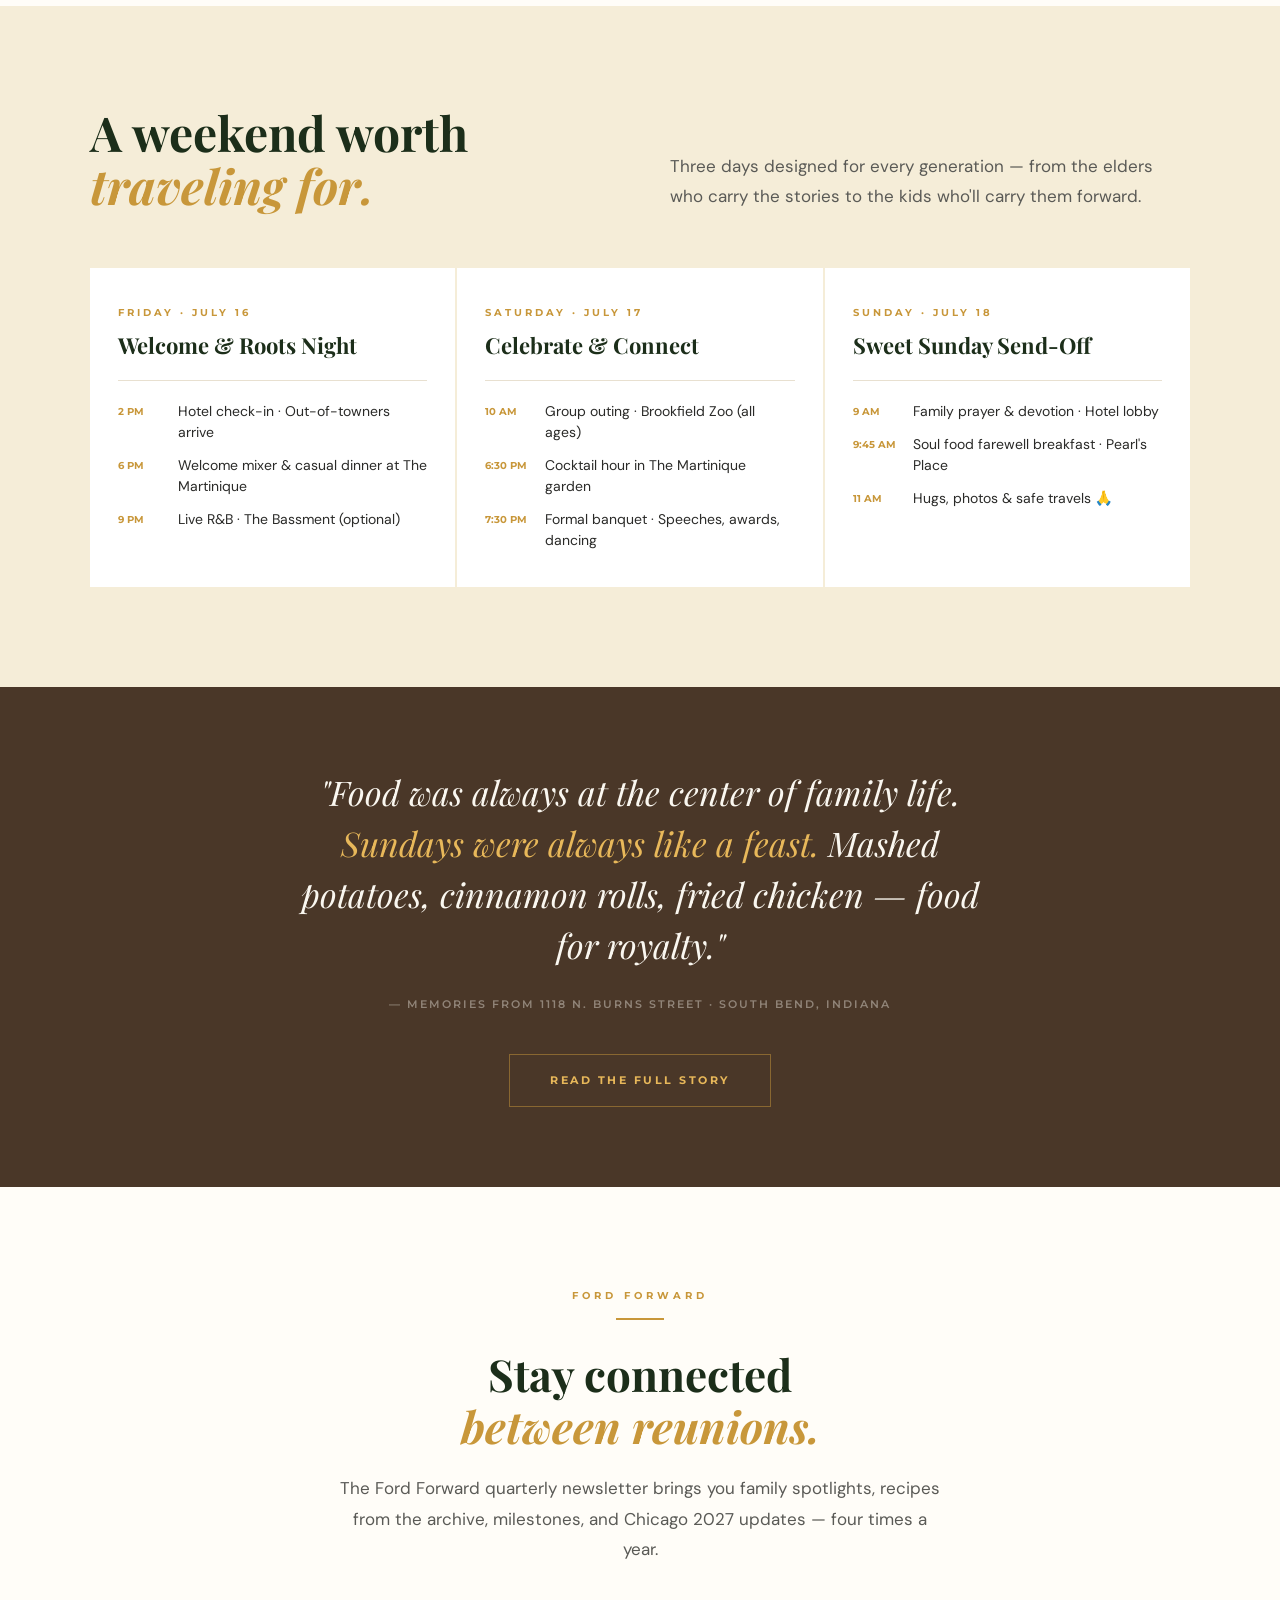
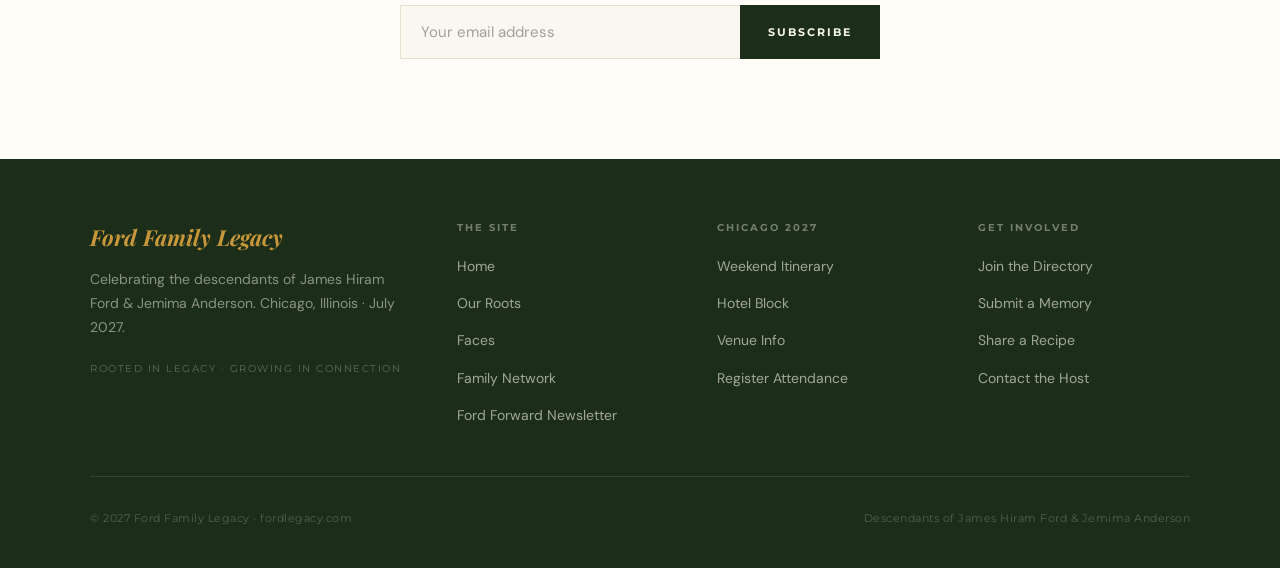
==== commit 43312c00: "Add files via upload" ====
--- a/index.html
+++ b/index.html
@@ -655,22 +655,22 @@
       <span class="gold italic">Family</span><br>
       Reunion
     </h1>
-    <p class="hero-tagline">Rooted in Legacy. Growing in Connection.</p>
+    <p class="hero-tagline">Preserving our story. Connecting our family.</p>
     <div class="hero-divider"></div>
     <div class="hero-details">
       <div class="hero-detail">
-        <div class="hero-detail-val">Chicago, IL</div>
-        <div class="hero-detail-label">Location</div>
+        <div class="hero-detail-val">Hiram &amp; Jemima Ford</div>
+        <div class="hero-detail-label">Our Founders</div>
       </div>
       <div class="hero-detail-sep"></div>
       <div class="hero-detail">
-        <div class="hero-detail-val">July 16–18</div>
-        <div class="hero-detail-label">2027</div>
+        <div class="hero-detail-val">7 Generations</div>
+        <div class="hero-detail-label">Deep</div>
       </div>
       <div class="hero-detail-sep"></div>
       <div class="hero-detail">
-        <div class="hero-detail-val">Every Other Year</div>
-        <div class="hero-detail-label">Format</div>
+        <div class="hero-detail-val">Rooted in Legacy</div>
+        <div class="hero-detail-label">Growing in Connection</div>
       </div>
     </div>
     <a href="roots.html" class="hero-cta">Explore Our Story</a>
